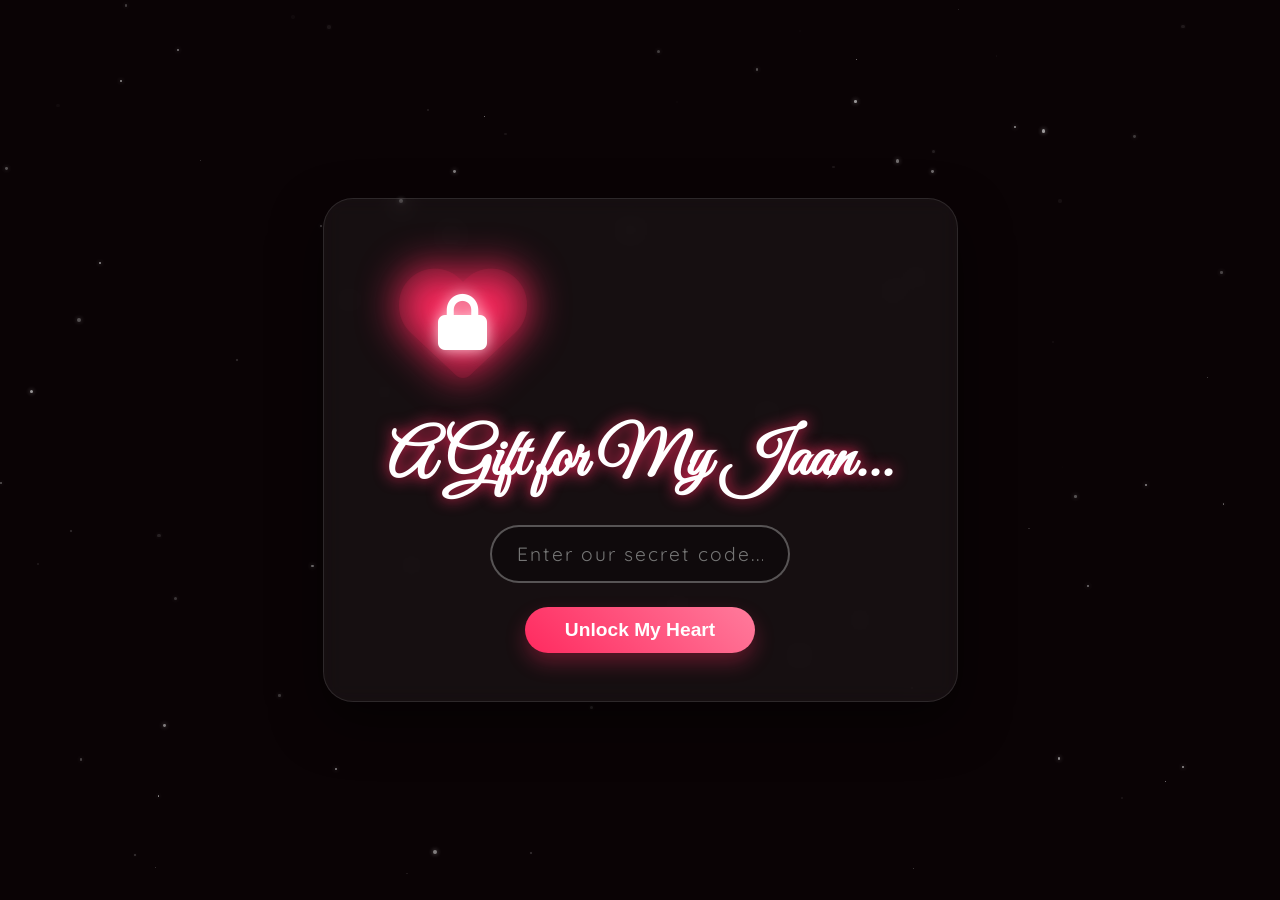
==== index1.html @ e0bdb98f "Add files via upload" ====
<!DOCTYPE html>
<html lang="en">
<head>
<meta charset="UTF-8">
<meta name="viewport" content="width=device-width, initial-scale=1.0">
<title>For Jaan 😇, My Love, My Wifey..</title>
<link href="https://fonts.googleapis.com/css2?family=Cormorant+Garamond:ital,wght@0,300;0,400;0,500;1,400;1,600&family=Great+Vibes&family=Quicksand:wght@300;400;500;600&display=swap" rel="stylesheet">
<link href="https://unpkg.com/aos@2.3.1/dist/aos.css" rel="stylesheet">
<link rel="stylesheet" href="https://cdnjs.cloudflare.com/ajax/libs/font-awesome/6.4.0/css/all.min.css">

<style>
  :root {
    --blush: #f8c2d1;
    --cream: #fffcf9;
    --soft-brown: #b57a60;
    --beige: #fef6f0;
    --peach: #ffdab9;
    --rose-gold: #e8a598;
    --text-dark: #4a332d;
    --text-light: #8c6b61;
    --primary-red: #d63031;
    --gold: #d4af37;
    --neon-pink: #ff2a5f;
    
    --glass-bg: rgba(255, 255, 255, 0.4);
    --glass-blur: blur(20px);
    --glass-border: rgba(255, 255, 255, 0.6);
    --glass-shadow: 0 10px 40px rgba(255, 182, 193, 0.4);
  }

  * { margin: 0; padding: 0; box-sizing: border-box; }

  /* Night sky background for login */
  body {
    background: #0a0305;
    background-image: radial-gradient(circle at center, #2c0e1a 0%, #0a0305 100%);
    color: #fff;
    font-family: 'Quicksand', sans-serif;
    overflow-x: hidden;
    scroll-behavior: smooth;
    transition: background 2.5s ease;
  }

  /* Bright romantic background after login */
  body.unboxed {
    background: linear-gradient(-45deg, #fff5f7, #ffe4eb, #fef6f0, #f8c2d1);
    background-size: 400% 400%;
    animation: gradientBG 15s ease infinite;
    color: var(--text-dark);
  }

  @keyframes gradientBG {
    0% { background-position: 0% 50%; }
    50% { background-position: 100% 50%; }
    100% { background-position: 0% 50%; }
  }

  ::-webkit-scrollbar { width: 8px; }
  ::-webkit-scrollbar-track { background: rgba(255,255,255,0.2); }
  ::-webkit-scrollbar-thumb { background: var(--rose-gold); border-radius: 10px; }

  /* =========================================
     LOGIN SCREEN (GLOWING LOCK)
  ========================================= */
  #auth-overlay {
    position: fixed;
    inset: 0;
    z-index: 99999;
    display: flex;
    flex-direction: column;
    justify-content: center;
    align-items: center;
    transition: all 1.5s ease;
  }

  .stars-bg {
    position: absolute;
    inset: 0;
    z-index: -1;
    background: transparent;
    opacity: 0.6;
  }

  .heart-lock-container {
    position: relative;
    width: 150px;
    height: 150px;
    display: flex;
    justify-content: center;
    align-items: center;
    margin-bottom: 1.5rem;
    animation: floatLock 4s ease-in-out infinite;
  }

  @keyframes floatLock {
    0%, 100% { transform: translateY(0); }
    50% { transform: translateY(-15px); }
  }

  .glowing-heart {
    font-size: 8rem;
    color: rgba(255, 42, 95, 0.15);
    position: absolute;
    text-shadow: 0 0 40px var(--neon-pink);
    animation: pulseHeart 2s infinite;
  }

  @keyframes pulseHeart {
    0%, 100% { transform: scale(1); opacity: 0.8; }
    50% { transform: scale(1.1); opacity: 1; text-shadow: 0 0 60px var(--neon-pink); }
  }

  .the-lock {
    font-size: 3.5rem;
    color: #fff;
    z-index: 2;
    text-shadow: 0 0 15px rgba(255,255,255,0.8);
    transition: all 0.5s ease;
  }

  .pass-container {
    text-align: center;
    z-index: 2;
    background: rgba(255, 255, 255, 0.05);
    backdrop-filter: blur(10px);
    -webkit-backdrop-filter: blur(10px);
    padding: 3rem 4rem;
    border-radius: 30px;
    border: 1px solid rgba(255, 255, 255, 0.1);
    box-shadow: 0 20px 50px rgba(0,0,0,0.5);
    transition: transform 0.5s, opacity 0.5s;
  }

  .pass-container h1 {
    font-family: 'Great Vibes', cursive;
    font-size: 4rem;
    color: #fff;
    margin-bottom: 1.5rem;
    text-shadow: 0 0 15px var(--neon-pink);
  }

  .pass-container input {
    background: rgba(0, 0, 0, 0.3);
    border: 2px solid rgba(255,255,255,0.3);
    color: white;
    font-size: 1.2rem;
    padding: 15px 25px;
    border-radius: 50px;
    text-align: center;
    outline: none;
    font-family: 'Quicksand', sans-serif;
    width: 300px;
    margin-bottom: 1.5rem;
    transition: 0.3s;
    letter-spacing: 2px;
  }

  .pass-container input:focus {
    border-color: var(--neon-pink);
    box-shadow: 0 0 15px rgba(255, 42, 95, 0.4);
  }

  .pass-container button {
    background: linear-gradient(45deg, #ff2a5f, #ff7b9c);
    color: #fff;
    border: none;
    padding: 12px 40px;
    border-radius: 50px;
    font-size: 1.2rem;
    font-weight: bold;
    cursor: pointer;
    transition: 0.3s;
    box-shadow: 0 10px 20px rgba(255, 42, 95, 0.3);
  }

  .pass-container button:hover {
    transform: scale(1.05);
    box-shadow: 0 15px 25px rgba(255, 42, 95, 0.5);
  }

  .shake-anim {
    animation: shakeBox 0.5s ease;
  }

  @keyframes shakeBox {
    0%, 100% { transform: translateX(0); }
    25% { transform: translateX(-10px); }
    75% { transform: translateX(10px); }
  }

  /* =========================================
     MAIN CONTENT
  ========================================= */
  #heart-canvas { position: fixed; inset: 0; z-index: 0; pointer-events: none; }
  
  main { display: none; position: relative; z-index: 5; opacity: 0; transition: opacity 2s ease; }
  .unboxed main { display: block; opacity: 1; }
  
  section { padding: 8rem 2rem; position: relative; max-width: 1200px; margin: 0 auto; }
  
  .section-title {
    font-family: 'Great Vibes', cursive; font-size: 5.5rem; color: var(--primary-red);
    text-align: center; margin-bottom: 1rem; text-shadow: 0 5px 15px rgba(255, 182, 193, 0.8);
  }
  .section-subtitle {
    text-align: center; font-family: 'Cormorant Garamond', serif; color: var(--text-dark);
    font-size: 1.5rem; font-style: italic; margin-bottom: 4rem; font-weight: 600;
  }

  #hero { height: 100vh; display: flex; flex-direction: column; align-items: center; justify-content: center; text-align: center; }
  .hero-img-container { position: relative; margin-bottom: 2.5rem; }
  .hero-img-container::after {
    content: ''; position: absolute; inset: -20px; border-radius: 50%;
    border: 3px dashed var(--rose-gold); animation: spin 15s linear infinite;
  }
  .hero-img { 
    width: 250px; height: 250px; border-radius: 50%; object-fit: cover; 
    border: 8px solid #fff; box-shadow: 0 20px 50px rgba(255, 42, 95, 0.3); 
    animation: floatHero 6s ease-in-out infinite; position: relative; z-index: 2;
  }
  @keyframes floatHero { 0%, 100% { transform: translateY(0); } 50% { transform: translateY(-20px); } }
  @keyframes spin { 100% { transform: rotate(360deg); } }
  
  .hero-title { font-family: 'Great Vibes', cursive; font-size: clamp(4.5rem, 10vw, 8rem); color: var(--primary-red); text-shadow: 0 5px 15px rgba(255, 255, 255, 1); }
  .hero-subtitle { letter-spacing: 8px; color: var(--text-dark); font-weight: 600; text-transform: uppercase; margin-top: 20px; font-size: 1rem; background: rgba(255,255,255,0.6); padding: 10px 30px; border-radius: 50px; backdrop-filter: blur(5px); }

  .glass-card {
    background: var(--glass-bg); backdrop-filter: var(--glass-blur); -webkit-backdrop-filter: var(--glass-blur);
    border: 1px solid var(--glass-border); border-radius: 40px; padding: 6rem 4rem;
    box-shadow: var(--glass-shadow); color: var(--text-dark); transition: 0.5s;
  }
  .glass-card:hover { transform: translateY(-10px); }

  .gallery-grid { display: columns; column-count: 3; column-gap: 3rem; max-width: 1200px; margin: 0 auto; padding: 2rem 0; }
  @media (max-width: 900px) { .gallery-grid { column-count: 2; } }
  @media (max-width: 600px) { .gallery-grid { column-count: 1; } }
  .gallery-item {
    margin-bottom: 3.5rem; break-inside: avoid; background: #fff; padding: 15px 15px 30px 15px; 
    border-radius: 10px; box-shadow: 0 20px 40px rgba(0,0,0,0.1); transition: 0.5s; cursor: pointer; position: relative;
  }
  .gallery-item::before {
    content: ''; position: absolute; top: -10px; left: 50%; transform: translateX(-50%) rotate(-2deg);
    width: 60px; height: 20px; background: rgba(255,255,255,0.8); box-shadow: 0 1px 3px rgba(0,0,0,0.1); z-index: 2;
  }
  .gallery-item:nth-child(odd) { transform: rotate(-3deg); }
  .gallery-item:nth-child(even) { transform: rotate(2deg); }
  .gallery-item:nth-child(3n) { transform: rotate(-1deg); }
  .gallery-item:hover { transform: rotate(0deg) scale(1.05) translateY(-10px); box-shadow: 0 30px 60px rgba(255, 42, 95, 0.3); z-index: 10; }
  .gallery-item img { width: 100%; border-radius: 5px; filter: brightness(0.95); transition: 0.5s; }
  .gallery-item:hover img { filter: brightness(1.05); }
  .polaroid-caption { font-family: 'Great Vibes', cursive; font-size: 2.2rem; text-align: center; padding-top: 20px; color: var(--primary-red); }

  .timeline { max-width: 900px; margin: 0 auto; position: relative; }
  .timeline::before { content: ''; position: absolute; left: 50%; width: 4px; height: 100%; background: linear-gradient(to bottom, transparent, var(--neon-pink), transparent); transform: translateX(-50%); border-radius: 50px; }
  .timeline-item { width: 100%; margin-bottom: 7rem; position: relative; display: flex; justify-content: space-between; align-items: center; }
  .timeline-item:nth-child(even) { flex-direction: row-reverse; }
  .timeline-content {
    width: 43%; background: var(--glass-bg); backdrop-filter: blur(20px); -webkit-backdrop-filter: blur(20px);
    padding: 2.5rem; border-radius: 30px; border: 2px solid rgba(255,255,255,0.7); box-shadow: var(--glass-shadow); transition: 0.5s; color: var(--text-dark);
  }
  .timeline-content:hover { transform: translateY(-10px); box-shadow: 0 25px 50px rgba(255, 42, 95, 0.2); }
  .timeline-content img { width: 100%; border-radius: 20px; margin-bottom: 1.5rem; box-shadow: 0 15px 30px rgba(0,0,0,0.1); }
  .timeline-dot { 
    position: absolute; left: 50%; transform: translateX(-50%); width: 30px; height: 30px; background: var(--neon-pink); 
    border: 6px solid #fff; border-radius: 50%; z-index: 2; box-shadow: 0 0 20px var(--neon-pink);
  }

  .notes-container { display: flex; flex-wrap: wrap; justify-content: center; gap: 3.5rem; }
  .note-card {
    background: linear-gradient(135deg, rgba(255,255,255,0.9), rgba(255,255,255,0.6)); backdrop-filter: blur(20px);
    border: 2px solid #fff; border-radius: 30px; padding: 4rem 3rem; width: 340px; text-align: center;
    box-shadow: 0 15px 35px rgba(0,0,0,0.1); cursor: pointer; transition: 0.5s; overflow: hidden;
  }
  .note-card:hover { transform: translateY(-15px); box-shadow: 0 30px 60px rgba(255, 42, 95, 0.2); }
  .note-icon { font-size: 4rem; color: var(--primary-red); margin-bottom: 1.5rem; transition: 0.5s;}
  .note-card:hover .note-icon { transform: scale(1.2); }
  .note-hint { font-size: 1.2rem; letter-spacing: 4px; text-transform: uppercase; color: var(--text-dark); font-weight: bold; }
  .note-text { font-family: 'Cormorant Garamond', serif; font-size: 1.6rem; font-style: italic; line-height: 1.6; display: none; color: var(--text-dark); font-weight: bold; }
  .note-card.active .note-text { display: block; animation: smoothFade 0.8s ease; }
  .note-card.active .note-hint, .note-card.active .note-icon { display: none; }
  @keyframes smoothFade { from { opacity: 0; transform: translateY(10px); } to { opacity: 1; transform: translateY(0); } }

  #final { text-align: center; padding: 10rem 2rem; }
  .final-images { display: flex; justify-content: center; align-items: center; gap: -40px; margin-bottom: 4rem; }
  .final-images img { 
    width: 160px; height: 160px; border-radius: 50%; object-fit: cover; border: 8px solid #fff; 
    box-shadow: 0 20px 40px rgba(255, 42, 95, 0.3); margin: 0 -20px; transition: 0.5s;
  }
  .final-images img:nth-child(2) { z-index: 2; width: 220px; height: 220px; transform: translateY(-20px); border-color: var(--neon-pink); }
  .final-images:hover img:nth-child(1) { transform: translateX(-30px) rotate(-10deg); }
  .final-images:hover img:nth-child(3) { transform: translateX(30px) rotate(10deg); }

  .music-player {
    position: fixed; bottom: 40px; right: 40px; background: rgba(255,255,255,0.9); backdrop-filter: blur(20px);
    border: 2px solid #fff; padding: 12px 25px 12px 12px; border-radius: 50px; display: flex; align-items: center; gap: 15px;
    z-index: 10000; box-shadow: 0 15px 35px rgba(255, 42, 95, 0.2); display: none; transition: 0.3s;
  }
  .music-btn {
    background: linear-gradient(135deg, var(--primary-red), var(--neon-pink)); color: #fff; border: none; width: 50px; height: 50px;
    border-radius: 50%; cursor: pointer; font-size: 1.4rem; box-shadow: 0 5px 15px rgba(255, 42, 95, 0.4);
  }
  .music-info p { font-size: 1rem; font-weight: bold; margin: 0; color: var(--text-dark); }
  .music-info span { font-size: 0.8rem; color: var(--primary-red); }
</style>
</head>
<body>

<div id="auth-overlay">
  <div class="stars-bg" id="starsBg"></div>

  <div class="pass-container" id="passUI">
    <div class="heart-lock-container">
      <i class="fas fa-heart glowing-heart"></i>
      <i class="fas fa-lock the-lock" id="lockIcon"></i>
    </div>
    <h1>A Gift for My Jaan...</h1>
    <input type="password" id="passInput" placeholder="Enter our secret code...">
    <br>
    <button onclick="unbox()">Unlock My Heart</button>
  </div>
</div>

<canvas id="heart-canvas"></canvas>

<div class="music-player" id="musicPlayer">
  <button class="music-btn" id="playBtn" onclick="togglePlay()">
    <i class="fas fa-play" style="margin-left: 3px;"></i>
  </button>
  <div class="music-info">
    <p>Our Song</p>
    <span>Playing softly...</span>
  </div>
  <audio id="bgMusic" loop>
    <source src="music.mp3" type="audio/mpeg">
  </audio>
</div>

<main id="mainContent">
  
  <section id="hero">
    <div class="hero-img-container" data-aos="zoom-in" data-aos-duration="2000">
        <img src="4.jpg" alt="Us" class="hero-img">
    </div>
    <h1 class="hero-title" data-aos="fade-up" data-aos-delay="400">My cute little Jaan😇...</h1>
    <p class="hero-subtitle" data-aos="fade-up" data-aos-delay="600">You are my today tomorrow and my Forever...</p>
  </section>

  <section id="letter">
    <div class="glass-card" style="max-width: 900px; margin: 0 auto;" data-aos="fade-up" data-aos-duration="1500">
        <h2 style="font-family: 'Great Vibes'; font-size: 4.5rem; color: var(--primary-red); margin-bottom: 2.5rem; text-align: center;">My Wifey Jaan 😇 ,</h2>
        <div style="font-family: 'Cormorant Garamond'; font-size: 1.7rem; line-height: 1.9; text-align: justify;">
            <p style="margin-bottom: 1.5rem;">Hey love,</p>
            <p style="margin-bottom: 1.5rem;">I’ve been thinking a lot about us, and I really want to say this properly because you deserve honesty, clarity, and reassurance from me.</p>
            <p style="margin-bottom: 1.5rem;">We met as complete strangers, never knowing that one day we would become such an important part of each other’s lives. What started as something unknown slowly turned into one of the most beautiful connections in my life. Now, even a single day without talking to you feels empty, and sometimes it honestly feels like suffocation when we are distant emotionally or when we fight. That’s how deeply attached I am to you.</p>
            <p style="margin-bottom: 1.5rem;">I know I have hurt you many times with my words, my anger, my overthinking, and my negative thoughts. I know there are moments where I react badly, misunderstand things, or make you feel upset when all you ever wanted was love and peace from me. I want you to know that I truly understand my mistakes, and I’m not trying to justify them. What I did was wrong, and I’m genuinely sorry for every moment where my behavior made you cry, overthink, or feel emotionally tired.</p>
            <p style="margin-bottom: 1.5rem;">The truth is, I love you more than I’m sometimes able to express properly. My intentions with you have always been pure and serious. I don’t talk to you just for time pass or temporary happiness. I see you as someone I want in my future, someone I want to build a peaceful and happy life with. No matter how many misunderstandings happen between us, my feelings for you have never been fake.</p>
            <p style="margin-bottom: 1.5rem;">Sometimes I become angry very quickly, and honestly, I don’t even fully understand why I react that way. Maybe it’s my fear of losing you, my overthinking, my insecurities, or my habit of thinking negatively before understanding the situation calmly. But I know none of that gives me the right to hurt you. You deserve patience, understanding, reassurance, and love — not pain from the person who claims to love you the most.</p>
            <p style="margin-bottom: 1.5rem;">Being in a long-distance relationship is already difficult. We don’t have the comfort of meeting each other whenever we want, holding hands during arguments, or seeing each other’s expressions when emotions get intense. Because of distance, even small misunderstandings become bigger than they actually are. Sometimes my overthinking becomes stronger because I miss you so much and because I’m emotionally attached to you in every part of my day. But instead of explaining my feelings calmly, I end up hurting you with my tone or words, and I hate that about myself.</p>
            <p style="margin-bottom: 1.5rem;">Please believe me when I say this — I never intentionally want to hurt you. If I ever raise my voice, become cold, or react badly, it is never because my love for you is less. In fact, you mean so much to me that my emotions become uncontrollable sometimes. I know love is not just about feelings; it is also about behavior, patience, and emotional maturity. I’m trying to become better because I don’t want my negativity to destroy something so precious to me.</p>
            <p style="margin-bottom: 1.5rem;">You have brought happiness, comfort, care, and meaning into my life in ways you probably don’t even realize. You stayed with me through my worst moods, my overthinking, my anger, and my flaws. Not everyone has a heart patient enough to do that. I appreciate you more than words can explain.</p>
            <p style="margin-bottom: 1.5rem;">I just want one chance to improve myself and love you in a healthier way. I want us to fight less, understand each other more, communicate better, and grow stronger together despite the distance. I want our relationship to feel safe, peaceful, and full of trust.</p>
            <p style="margin-bottom: 1.5rem;">No relationship is perfect, especially long-distance relationships, but my love for you is real. I’m sorry for every tear and every hurt caused by my actions. I promise I will work on my anger, my negativity, and my reactions because losing you is the last thing I would ever want.</p>
            <p style="margin-bottom: 1.5rem;">I love you deeply, truly, and honestly. And no matter how many mistakes I make, one thing will always remain true — my heart has chosen you completely..</p>
            <p style="margin-bottom: 1.5rem;">And honestly, no matter how angry, frustrated, or lost I get sometimes, one thing never changes my heart still runs back to you like you’re its favorite place, because life feels incomplete without my pretty girl in it.❤️</p>
            <p style="font-family: 'Great Vibes'; font-size: 4rem; color: var(--primary-red); margin-top: 4rem; text-align: right;">Endlessly only Yours Jaan😇</p>
        </div>
    </div>
  </section>

  <section id="gallery">
    <h2 class="section-title" data-aos="zoom-in-up">Memories Of Ours..</h2>
    <p class="section-subtitle" data-aos="fade-up" data-aos-delay="200"> 2 Bodies 1 Soul</p>
    
    <div class="gallery-grid">
      <div class="gallery-item" data-aos="fade-up" data-aos-delay="100">
        <img src="3.jpg" alt="Memory 1">
        <div class="polaroid-caption">Happy talks</div>
      </div>
      <div class="gallery-item" data-aos="fade-up" data-aos-delay="300">
        <img src="4.jpg" alt="Memory 2">
        <div class="polaroid-caption">Life Together</div>
      </div>
      <div class="gallery-item" data-aos="fade-up" data-aos-delay="500">
        <img src="5.jpg" alt="Memory 3">
        <div class="polaroid-caption">Little moments</div>
      </div>
      <div class="gallery-item" data-aos="fade-up" data-aos-delay="200">
        <img src="6.jpg" alt="Memory 4">
        <div class="polaroid-caption">Just us</div>
      </div>
      <div class="gallery-item" data-aos="fade-up" data-aos-delay="400">
        <img src="7.jpg" alt="Memory 5">
        <div class="polaroid-caption"> Future Imagination</div>
      </div>
    </div>
  </section>

  <section id="timeline">
    <h2 class="section-title" data-aos="zoom-in-up">Our Journey</h2>
    <p class="section-subtitle" data-aos="fade-up" data-aos-delay="200">Every step led me to you</p>

    <div class="timeline">
      <div class="timeline-item" data-aos="fade-right" data-aos-duration="1200">
        <div class="timeline-dot"></div>
        <div class="timeline-content">
          <img src="8.webp" alt="First Meet">
          <h3 style="font-family: 'Great Vibes'; font-size: 3rem; color: var(--primary-red); margin-bottom: 15px;">How We First Met</h3>
          <p style="font-family: 'Cormorant Garamond'; font-size: 1.4rem; font-style: italic;">We met as complete strangers on Instagram without knowing that one day we would become such an important part of each other’s lives. It started with simple conversations, random replies, and small talks, but slowly those conversations became longer and more meaningful. What was once just two unknown people talking online slowly turned into a beautiful connection that neither of us expected. </p>
        </div>
      </div>
      <div class="timeline-item" data-aos="fade-left" data-aos-duration="1200">
        <div class="timeline-dot"></div>
        <div class="timeline-content">
          <img src="9.jpg" alt="Flowers">
          <h3 style="font-family: 'Great Vibes'; font-size: 3rem; color: var(--primary-red); margin-bottom: 15px;">From Friends to Something More</h3>
          <p style="font-family: 'Cormorant Garamond'; font-size: 1.4rem; font-style: italic; margin-bottom: 1rem;">As days passed, we started sharing everything with each other like best friends. We talked for hours about random things, our feelings, our daily lives, our happiness, and even our problems. You became a part of my routine without me even realizing it. Every notification from you made my day better, and every conversation with you brought me peace.</p>
          <p style="font-family: 'Cormorant Garamond'; font-size: 1.4rem; font-style: italic;">But then, when I saw you talking with other people, I started feeling jealous. That jealousy made me realize something important — you were no longer just a friend to me. I had already become emotionally attached to you, and the thought of losing your attention or importance in your life hurt me more than I expected. That’s when I understood my feelings were real.</p>
        </div>
      </div>
      <div class="timeline-item" data-aos="fade-right" data-aos-duration="1200">
        <div class="timeline-dot"></div>
        <div class="timeline-content">
          <img src="10.jpg" alt="Cozy">
          <h3 style="font-family: 'Great Vibes'; font-size: 3rem; color: var(--primary-red); margin-bottom: 15px;">The Day I Proposed You</h3>
          <p style="font-family: 'Cormorant Garamond'; font-size: 1.4rem; font-style: italic; margin-bottom: 1rem;">Because of those feelings, I finally gathered the courage to tell you what was in my heart. I proposed to you, not just because I liked you, but because I genuinely wanted you in my life in a special way. And when you accepted my proposal, it became one of the happiest moments of my life.</p>
          <p style="font-family: 'Cormorant Garamond'; font-size: 1.4rem; font-style: italic;">From that day, our relationship started growing stronger. We created countless memories together, shared laughter, emotional moments, late-night talks, care, love, and support. Even though we were in a long-distance relationship, our bond became deeper day by day.</p>
        </div>
      </div>
      <div class="timeline-item" data-aos="fade-left" data-aos-duration="1200">
        <div class="timeline-dot"></div>
        <div class="timeline-content">
          <img src="11.jpg" alt="Future">
          <h3 style="font-family: 'Great Vibes'; font-size: 3rem; color: var(--primary-red); margin-bottom: 15px;">Our Journey Together</h3>
          <p style="font-family: 'Cormorant Garamond'; font-size: 1.4rem; font-style: italic; margin-bottom: 1rem;">Our relationship was never perfect, but it was always real. We experienced happiness, sadness, misunderstandings, fights, tears, anger, and emotional moments — just like every true relationship does. Sometimes we hurt each other unintentionally, sometimes we overthought, and sometimes distance made things harder for us.</p>
          <p style="font-family: 'Cormorant Garamond'; font-size: 1.4rem; font-style: italic; margin-bottom: 1rem;">But despite everything, one thing always remained the same — we never gave up on each other. No matter how many fights we had or how difficult situations became, deep inside we both knew that our love was stronger than our problems. We always found our way back to each other because what we have is not temporary.</p>
          <p style="font-family: 'Cormorant Garamond'; font-size: 1.4rem; font-style: italic;">Our story started with two strangers on Instagram, but today it feels like destiny brought us together for a reason. And no matter how hard life gets, I know one thing for sure — I never want to lose you, because you have become one of the most precious parts of my life. ❤️</p>
        </div>
      </div>
    </div>
  </section>

  <section id="notes">
    <h2 class="section-title" data-aos="zoom-in-up">Secret Love Notes</h2>
    <p class="section-subtitle" data-aos="fade-up" data-aos-delay="200">Tap to reveal my heart</p>

    <div class="notes-container">
      <div class="note-card" onclick="this.classList.toggle('active')" data-aos="zoom-in-up" data-aos-delay="100">
        <i class="fas fa-heart note-icon"></i>
        <p class="note-hint">Note #1</p>
        <p class="note-text">If peace ever had a face, I think it would look a little like you smiling during our late-night conversations.</p>
      </div>
      <div class="note-card" onclick="this.classList.toggle('active')" data-aos="zoom-in-up" data-aos-delay="300">
        <i class="fas fa-star note-icon"></i>
        <p class="note-hint">Note #2</p>
        <p class="note-text">The distance between us feels cruel sometimes, yet even oceans cannot teach my heart how to stay away from you.</p>
      </div>
      <div class="note-card" onclick="this.classList.toggle('active')" data-aos="zoom-in-up" data-aos-delay="500">
        <i class="fas fa-moon note-icon"></i>
        <p class="note-hint">Note #3</p>
        <p class="note-text">Every time you smile, it feels like flowers are learning how to bloom for the very first time</p>
      </div>
    </div>
  </section>

  <section id="final">
    <div class="final-images" data-aos="fade-up" data-aos-duration="1500">
      <img src="12.jpg" alt="Us">
      <img src="7.jpg" alt="Us">
      <img src="14.jpg" alt="Us">
    </div>
    <h1 style="font-family: 'Great Vibes'; font-size: clamp(5rem, 12vw, 8rem); color: var(--primary-red); text-shadow: 0 10px 30px rgba(255, 182, 193, 0.8);" data-aos="zoom-in">I Love You Jaan😇</h1>
    <div style="letter-spacing: 4px; opacity: 0.9; margin-top: 3rem; text-transform: uppercase; font-size: 1.05rem; font-weight: 700; line-height: 2; background: rgba(255,255,255,0.7); padding: 3rem; border-radius: 20px; backdrop-filter: blur(15px); box-shadow: 0 10px 30px rgba(0,0,0,0.05);" data-aos="fade-up" data-aos-delay="300">
      <p style="margin-bottom: 1.5rem;">You came into my life unexpectedly, but now I cannot imagine my future without you in it. From strangers on Instagram to becoming each other’s safe place, we have already crossed so many emotions together — love, distance, fights, tears, laughter, and countless memories. And through every phase, one thing always stayed constant: my heart kept choosing you.</p>
      <p>I don’t want this love to remain just a beautiful chapter; I want it to become my whole story. I want to wake up beside you one day, grow old with you, protect your heart, and build a life where no distance can separate us anymore. So today, with all the love I carry for you, I just want to ask… will you be my forever, my home, and the woman I spend my entire life loving? ❤️</p>
    </div>
  </section>

</main>

<script src="https://unpkg.com/aos@2.3.1/dist/aos.js"></script>
<script>
// Make absolutely sure the page is loaded before running scripts
document.addEventListener("DOMContentLoaded", function() {

  // --- DRAW STARS BACKGROUND ---
  const starsContainer = document.getElementById('starsBg');
  if (starsContainer) {
    let starsHTML = '';
    for(let i=0; i<100; i++) {
      const x = Math.random() * 100;
      const y = Math.random() * 100;
      const size = Math.random() * 3 + 1;
      starsHTML += `<div style="position:absolute; left:${x}%; top:${y}%; width:${size}px; height:${size}px; background:#fff; border-radius:50%; box-shadow:0 0 5px #fff; opacity: ${Math.random()};"></div>`;
    }
    starsContainer.innerHTML = starsHTML;
  }

  // --- FLOATING HEARTS ANIMATION (SAFE VERSION) ---
  const canvas = document.getElementById('heart-canvas');
  if (canvas) {
    const ctx = canvas.getContext('2d');
    let hearts = [];

    function resize() { canvas.width = window.innerWidth; canvas.height = window.innerHeight; }
    window.addEventListener('resize', resize); resize();

    function createHearts() {
      for (let i = 0; i < 30; i++) {
        hearts.push({
          x: Math.random() * canvas.width,
          y: Math.random() * canvas.height + canvas.height,
          size: Math.random() * 15 + 10,
          speed: Math.random() * 2 + 1,
          opacity: Math.random() * 0.5 + 0.1,
          color: Math.random() > 0.5 ? '#ff2a5f' : '#ffb6c1'
        });
      }
    }
    createHearts();

    function drawHearts() {
      ctx.clearRect(0, 0, canvas.width, canvas.height);
      if (document.body.classList.contains('unboxed')) {
        for (let i = 0; i < hearts.length; i++) {
          let h = hearts[i];
          h.y -= h.speed;
          if (h.y < -50) h.y = canvas.height + 50;

          ctx.globalAlpha = h.opacity;
          ctx.fillStyle = h.color;
          ctx.font = h.size + "px Arial";
          ctx.fillText("❤", h.x, h.y);
        }
      }
      requestAnimationFrame(drawHearts);
    }
    drawHearts();
  }
});

// --- UNLOCK FUNCTION ---
window.unbox = function() {
  const pass = document.getElementById('passInput').value;
  const ui = document.getElementById('passUI');
  const lock = document.getElementById('lockIcon');

  if(pass === "Jaan@2003") {
    // Unlock animation
    if(lock) {
      lock.classList.remove('fa-lock');
      lock.classList.add('fa-lock-open');
      lock.style.color = 'var(--neon-pink)';
    }

    ui.style.transform = "scale(1.1)";
    ui.style.opacity = "0";
    
    setTimeout(() => {
      document.getElementById('auth-overlay').style.opacity = "0";
      document.body.classList.add('unboxed');
      document.getElementById('musicPlayer').style.display = 'flex';
      
      togglePlay();
      
      setTimeout(() => {
        document.getElementById('auth-overlay').style.display = "none";
        // Initialize Scroll Animations safely
        if(typeof AOS !== 'undefined') {
          AOS.init({ once: true, offset: 100, duration: 1000 });
        }
      }, 1500);
    }, 800);
  } else {
    // Shake effect on wrong password
    ui.classList.remove('shake-anim');
    void ui.offsetWidth; // trigger refresh safely
    ui.classList.add('shake-anim');
  }
}

// --- MUSIC TOGGLE ---
let isPlaying = false;
window.togglePlay = function() {
  const audio = document.getElementById('bgMusic');
  const icon = document.querySelector('#playBtn i');
  
  if(!audio || !icon) return;

  if (isPlaying) {
    audio.pause();
    icon.classList.remove('fa-pause');
    icon.classList.add('fa-play');
  } else {
    audio.play().catch(e => console.log("Audio play blocked by browser"));
    icon.classList.remove('fa-play');
    icon.classList.add('fa-pause');
  }
  isPlaying = !isPlaying;
}

// --- CURSOR SPARKLES ---
document.addEventListener('mousemove', function(e) {
  if(!document.body.classList.contains('unboxed')) return; 
  if(Math.random() > 0.8) return; 
  
  const sparkle = document.createElement('div');
  sparkle.innerHTML = '❤';
  sparkle.style.position = 'fixed';
  sparkle.style.left = e.pageX + 'px';
  sparkle.style.top = e.pageY + 'px';
  sparkle.style.color = Math.random() > 0.5 ? '#ff2a5f' : '#ffffff';
  sparkle.style.fontSize = (Math.random() * 10 + 10) + 'px';
  sparkle.style.pointerEvents = 'none';
  sparkle.style.zIndex = '999999';
  sparkle.style.textShadow = '0 0 10px rgba(255,255,255,0.8)';
  sparkle.style.transition = 'all 1s ease';
  
  document.body.appendChild(sparkle);
  
  setTimeout(() => {
    sparkle.style.transform = 'translateY(-20px) scale(1.5)';
    sparkle.style.opacity = '0';
  }, 10);
  
  setTimeout(() => { sparkle.remove(); }, 1000);
});
</script>
</body>
</html>
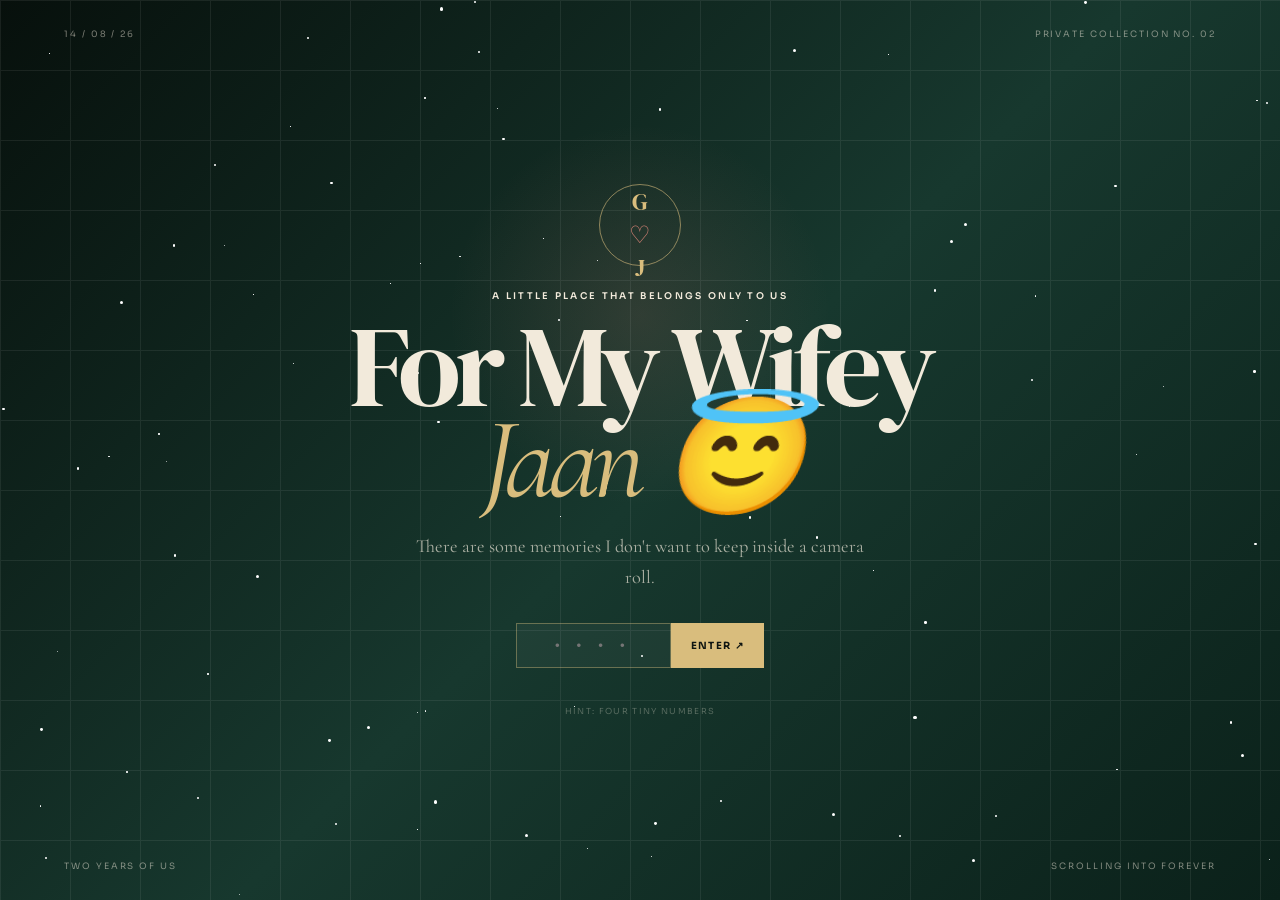
==== commit 77152679: "Rename index.html to index1.html" ====
--- a/index1.html
+++ b/index1.html
@@ -1,629 +1,567 @@
-<!DOCTYPE html>
-<html lang="en">
-<head>
-<meta charset="UTF-8">
-<meta name="viewport" content="width=device-width, initial-scale=1.0">
-<title>For Jaan 😇, My Love, My Wifey..</title>
-<link href="https://fonts.googleapis.com/css2?family=Cormorant+Garamond:ital,wght@0,300;0,400;0,500;1,400;1,600&family=Great+Vibes&family=Quicksand:wght@300;400;500;600&display=swap" rel="stylesheet">
-<link href="https://unpkg.com/aos@2.3.1/dist/aos.css" rel="stylesheet">
-<link rel="stylesheet" href="https://cdnjs.cloudflare.com/ajax/libs/font-awesome/6.4.0/css/all.min.css">
-
-<style>
-  :root {
-    --blush: #f8c2d1;
-    --cream: #fffcf9;
-    --soft-brown: #b57a60;
-    --beige: #fef6f0;
-    --peach: #ffdab9;
-    --rose-gold: #e8a598;
-    --text-dark: #4a332d;
-    --text-light: #8c6b61;
-    --primary-red: #d63031;
-    --gold: #d4af37;
-    --neon-pink: #ff2a5f;
-    
-    --glass-bg: rgba(255, 255, 255, 0.4);
-    --glass-blur: blur(20px);
-    --glass-border: rgba(255, 255, 255, 0.6);
-    --glass-shadow: 0 10px 40px rgba(255, 182, 193, 0.4);
-  }
-
-  * { margin: 0; padding: 0; box-sizing: border-box; }
-
-  /* Night sky background for login */
-  body {
-    background: #0a0305;
-    background-image: radial-gradient(circle at center, #2c0e1a 0%, #0a0305 100%);
-    color: #fff;
-    font-family: 'Quicksand', sans-serif;
-    overflow-x: hidden;
-    scroll-behavior: smooth;
-    transition: background 2.5s ease;
-  }
-
-  /* Bright romantic background after login */
-  body.unboxed {
-    background: linear-gradient(-45deg, #fff5f7, #ffe4eb, #fef6f0, #f8c2d1);
-    background-size: 400% 400%;
-    animation: gradientBG 15s ease infinite;
-    color: var(--text-dark);
-  }
-
-  @keyframes gradientBG {
-    0% { background-position: 0% 50%; }
-    50% { background-position: 100% 50%; }
-    100% { background-position: 0% 50%; }
-  }
-
-  ::-webkit-scrollbar { width: 8px; }
-  ::-webkit-scrollbar-track { background: rgba(255,255,255,0.2); }
-  ::-webkit-scrollbar-thumb { background: var(--rose-gold); border-radius: 10px; }
-
-  /* =========================================
-     LOGIN SCREEN (GLOWING LOCK)
-  ========================================= */
-  #auth-overlay {
-    position: fixed;
-    inset: 0;
-    z-index: 99999;
-    display: flex;
-    flex-direction: column;
-    justify-content: center;
-    align-items: center;
-    transition: all 1.5s ease;
-  }
-
-  .stars-bg {
-    position: absolute;
-    inset: 0;
-    z-index: -1;
-    background: transparent;
-    opacity: 0.6;
-  }
-
-  .heart-lock-container {
-    position: relative;
-    width: 150px;
-    height: 150px;
-    display: flex;
-    justify-content: center;
-    align-items: center;
-    margin-bottom: 1.5rem;
-    animation: floatLock 4s ease-in-out infinite;
-  }
-
-  @keyframes floatLock {
-    0%, 100% { transform: translateY(0); }
-    50% { transform: translateY(-15px); }
-  }
-
-  .glowing-heart {
-    font-size: 8rem;
-    color: rgba(255, 42, 95, 0.15);
-    position: absolute;
-    text-shadow: 0 0 40px var(--neon-pink);
-    animation: pulseHeart 2s infinite;
-  }
-
-  @keyframes pulseHeart {
-    0%, 100% { transform: scale(1); opacity: 0.8; }
-    50% { transform: scale(1.1); opacity: 1; text-shadow: 0 0 60px var(--neon-pink); }
-  }
-
-  .the-lock {
-    font-size: 3.5rem;
-    color: #fff;
-    z-index: 2;
-    text-shadow: 0 0 15px rgba(255,255,255,0.8);
-    transition: all 0.5s ease;
-  }
-
-  .pass-container {
-    text-align: center;
-    z-index: 2;
-    background: rgba(255, 255, 255, 0.05);
-    backdrop-filter: blur(10px);
-    -webkit-backdrop-filter: blur(10px);
-    padding: 3rem 4rem;
-    border-radius: 30px;
-    border: 1px solid rgba(255, 255, 255, 0.1);
-    box-shadow: 0 20px 50px rgba(0,0,0,0.5);
-    transition: transform 0.5s, opacity 0.5s;
-  }
-
-  .pass-container h1 {
-    font-family: 'Great Vibes', cursive;
-    font-size: 4rem;
-    color: #fff;
-    margin-bottom: 1.5rem;
-    text-shadow: 0 0 15px var(--neon-pink);
-  }
-
-  .pass-container input {
-    background: rgba(0, 0, 0, 0.3);
-    border: 2px solid rgba(255,255,255,0.3);
-    color: white;
-    font-size: 1.2rem;
-    padding: 15px 25px;
-    border-radius: 50px;
-    text-align: center;
-    outline: none;
-    font-family: 'Quicksand', sans-serif;
-    width: 300px;
-    margin-bottom: 1.5rem;
-    transition: 0.3s;
-    letter-spacing: 2px;
-  }
-
-  .pass-container input:focus {
-    border-color: var(--neon-pink);
-    box-shadow: 0 0 15px rgba(255, 42, 95, 0.4);
-  }
-
-  .pass-container button {
-    background: linear-gradient(45deg, #ff2a5f, #ff7b9c);
-    color: #fff;
-    border: none;
-    padding: 12px 40px;
-    border-radius: 50px;
-    font-size: 1.2rem;
-    font-weight: bold;
-    cursor: pointer;
-    transition: 0.3s;
-    box-shadow: 0 10px 20px rgba(255, 42, 95, 0.3);
-  }
-
-  .pass-container button:hover {
-    transform: scale(1.05);
-    box-shadow: 0 15px 25px rgba(255, 42, 95, 0.5);
-  }
-
-  .shake-anim {
-    animation: shakeBox 0.5s ease;
-  }
-
-  @keyframes shakeBox {
-    0%, 100% { transform: translateX(0); }
-    25% { transform: translateX(-10px); }
-    75% { transform: translateX(10px); }
-  }
-
-  /* =========================================
-     MAIN CONTENT
-  ========================================= */
-  #heart-canvas { position: fixed; inset: 0; z-index: 0; pointer-events: none; }
-  
-  main { display: none; position: relative; z-index: 5; opacity: 0; transition: opacity 2s ease; }
-  .unboxed main { display: block; opacity: 1; }
-  
-  section { padding: 8rem 2rem; position: relative; max-width: 1200px; margin: 0 auto; }
-  
-  .section-title {
-    font-family: 'Great Vibes', cursive; font-size: 5.5rem; color: var(--primary-red);
-    text-align: center; margin-bottom: 1rem; text-shadow: 0 5px 15px rgba(255, 182, 193, 0.8);
-  }
-  .section-subtitle {
-    text-align: center; font-family: 'Cormorant Garamond', serif; color: var(--text-dark);
-    font-size: 1.5rem; font-style: italic; margin-bottom: 4rem; font-weight: 600;
-  }
-
-  #hero { height: 100vh; display: flex; flex-direction: column; align-items: center; justify-content: center; text-align: center; }
-  .hero-img-container { position: relative; margin-bottom: 2.5rem; }
-  .hero-img-container::after {
-    content: ''; position: absolute; inset: -20px; border-radius: 50%;
-    border: 3px dashed var(--rose-gold); animation: spin 15s linear infinite;
-  }
-  .hero-img { 
-    width: 250px; height: 250px; border-radius: 50%; object-fit: cover; 
-    border: 8px solid #fff; box-shadow: 0 20px 50px rgba(255, 42, 95, 0.3); 
-    animation: floatHero 6s ease-in-out infinite; position: relative; z-index: 2;
-  }
-  @keyframes floatHero { 0%, 100% { transform: translateY(0); } 50% { transform: translateY(-20px); } }
-  @keyframes spin { 100% { transform: rotate(360deg); } }
-  
-  .hero-title { font-family: 'Great Vibes', cursive; font-size: clamp(4.5rem, 10vw, 8rem); color: var(--primary-red); text-shadow: 0 5px 15px rgba(255, 255, 255, 1); }
-  .hero-subtitle { letter-spacing: 8px; color: var(--text-dark); font-weight: 600; text-transform: uppercase; margin-top: 20px; font-size: 1rem; background: rgba(255,255,255,0.6); padding: 10px 30px; border-radius: 50px; backdrop-filter: blur(5px); }
-
-  .glass-card {
-    background: var(--glass-bg); backdrop-filter: var(--glass-blur); -webkit-backdrop-filter: var(--glass-blur);
-    border: 1px solid var(--glass-border); border-radius: 40px; padding: 6rem 4rem;
-    box-shadow: var(--glass-shadow); color: var(--text-dark); transition: 0.5s;
-  }
-  .glass-card:hover { transform: translateY(-10px); }
-
-  .gallery-grid { display: columns; column-count: 3; column-gap: 3rem; max-width: 1200px; margin: 0 auto; padding: 2rem 0; }
-  @media (max-width: 900px) { .gallery-grid { column-count: 2; } }
-  @media (max-width: 600px) { .gallery-grid { column-count: 1; } }
-  .gallery-item {
-    margin-bottom: 3.5rem; break-inside: avoid; background: #fff; padding: 15px 15px 30px 15px; 
-    border-radius: 10px; box-shadow: 0 20px 40px rgba(0,0,0,0.1); transition: 0.5s; cursor: pointer; position: relative;
-  }
-  .gallery-item::before {
-    content: ''; position: absolute; top: -10px; left: 50%; transform: translateX(-50%) rotate(-2deg);
-    width: 60px; height: 20px; background: rgba(255,255,255,0.8); box-shadow: 0 1px 3px rgba(0,0,0,0.1); z-index: 2;
-  }
-  .gallery-item:nth-child(odd) { transform: rotate(-3deg); }
-  .gallery-item:nth-child(even) { transform: rotate(2deg); }
-  .gallery-item:nth-child(3n) { transform: rotate(-1deg); }
-  .gallery-item:hover { transform: rotate(0deg) scale(1.05) translateY(-10px); box-shadow: 0 30px 60px rgba(255, 42, 95, 0.3); z-index: 10; }
-  .gallery-item img { width: 100%; border-radius: 5px; filter: brightness(0.95); transition: 0.5s; }
-  .gallery-item:hover img { filter: brightness(1.05); }
-  .polaroid-caption { font-family: 'Great Vibes', cursive; font-size: 2.2rem; text-align: center; padding-top: 20px; color: var(--primary-red); }
-
-  .timeline { max-width: 900px; margin: 0 auto; position: relative; }
-  .timeline::before { content: ''; position: absolute; left: 50%; width: 4px; height: 100%; background: linear-gradient(to bottom, transparent, var(--neon-pink), transparent); transform: translateX(-50%); border-radius: 50px; }
-  .timeline-item { width: 100%; margin-bottom: 7rem; position: relative; display: flex; justify-content: space-between; align-items: center; }
-  .timeline-item:nth-child(even) { flex-direction: row-reverse; }
-  .timeline-content {
-    width: 43%; background: var(--glass-bg); backdrop-filter: blur(20px); -webkit-backdrop-filter: blur(20px);
-    padding: 2.5rem; border-radius: 30px; border: 2px solid rgba(255,255,255,0.7); box-shadow: var(--glass-shadow); transition: 0.5s; color: var(--text-dark);
-  }
-  .timeline-content:hover { transform: translateY(-10px); box-shadow: 0 25px 50px rgba(255, 42, 95, 0.2); }
-  .timeline-content img { width: 100%; border-radius: 20px; margin-bottom: 1.5rem; box-shadow: 0 15px 30px rgba(0,0,0,0.1); }
-  .timeline-dot { 
-    position: absolute; left: 50%; transform: translateX(-50%); width: 30px; height: 30px; background: var(--neon-pink); 
-    border: 6px solid #fff; border-radius: 50%; z-index: 2; box-shadow: 0 0 20px var(--neon-pink);
-  }
-
-  .notes-container { display: flex; flex-wrap: wrap; justify-content: center; gap: 3.5rem; }
-  .note-card {
-    background: linear-gradient(135deg, rgba(255,255,255,0.9), rgba(255,255,255,0.6)); backdrop-filter: blur(20px);
-    border: 2px solid #fff; border-radius: 30px; padding: 4rem 3rem; width: 340px; text-align: center;
-    box-shadow: 0 15px 35px rgba(0,0,0,0.1); cursor: pointer; transition: 0.5s; overflow: hidden;
-  }
-  .note-card:hover { transform: translateY(-15px); box-shadow: 0 30px 60px rgba(255, 42, 95, 0.2); }
-  .note-icon { font-size: 4rem; color: var(--primary-red); margin-bottom: 1.5rem; transition: 0.5s;}
-  .note-card:hover .note-icon { transform: scale(1.2); }
-  .note-hint { font-size: 1.2rem; letter-spacing: 4px; text-transform: uppercase; color: var(--text-dark); font-weight: bold; }
-  .note-text { font-family: 'Cormorant Garamond', serif; font-size: 1.6rem; font-style: italic; line-height: 1.6; display: none; color: var(--text-dark); font-weight: bold; }
-  .note-card.active .note-text { display: block; animation: smoothFade 0.8s ease; }
-  .note-card.active .note-hint, .note-card.active .note-icon { display: none; }
-  @keyframes smoothFade { from { opacity: 0; transform: translateY(10px); } to { opacity: 1; transform: translateY(0); } }
-
-  #final { text-align: center; padding: 10rem 2rem; }
-  .final-images { display: flex; justify-content: center; align-items: center; gap: -40px; margin-bottom: 4rem; }
-  .final-images img { 
-    width: 160px; height: 160px; border-radius: 50%; object-fit: cover; border: 8px solid #fff; 
-    box-shadow: 0 20px 40px rgba(255, 42, 95, 0.3); margin: 0 -20px; transition: 0.5s;
-  }
-  .final-images img:nth-child(2) { z-index: 2; width: 220px; height: 220px; transform: translateY(-20px); border-color: var(--neon-pink); }
-  .final-images:hover img:nth-child(1) { transform: translateX(-30px) rotate(-10deg); }
-  .final-images:hover img:nth-child(3) { transform: translateX(30px) rotate(10deg); }
-
-  .music-player {
-    position: fixed; bottom: 40px; right: 40px; background: rgba(255,255,255,0.9); backdrop-filter: blur(20px);
-    border: 2px solid #fff; padding: 12px 25px 12px 12px; border-radius: 50px; display: flex; align-items: center; gap: 15px;
-    z-index: 10000; box-shadow: 0 15px 35px rgba(255, 42, 95, 0.2); display: none; transition: 0.3s;
-  }
-  .music-btn {
-    background: linear-gradient(135deg, var(--primary-red), var(--neon-pink)); color: #fff; border: none; width: 50px; height: 50px;
-    border-radius: 50%; cursor: pointer; font-size: 1.4rem; box-shadow: 0 5px 15px rgba(255, 42, 95, 0.4);
-  }
-  .music-info p { font-size: 1rem; font-weight: bold; margin: 0; color: var(--text-dark); }
-  .music-info span { font-size: 0.8rem; color: var(--primary-red); }
-</style>
-</head>
-<body>
-
-<div id="auth-overlay">
-  <div class="stars-bg" id="starsBg"></div>
-
-  <div class="pass-container" id="passUI">
-    <div class="heart-lock-container">
-      <i class="fas fa-heart glowing-heart"></i>
-      <i class="fas fa-lock the-lock" id="lockIcon"></i>
-    </div>
-    <h1>A Gift for My Jaan...</h1>
-    <input type="password" id="passInput" placeholder="Enter our secret code...">
-    <br>
-    <button onclick="unbox()">Unlock My Heart</button>
-  </div>
-</div>
-
-<canvas id="heart-canvas"></canvas>
-
-<div class="music-player" id="musicPlayer">
-  <button class="music-btn" id="playBtn" onclick="togglePlay()">
-    <i class="fas fa-play" style="margin-left: 3px;"></i>
-  </button>
-  <div class="music-info">
-    <p>Our Song</p>
-    <span>Playing softly...</span>
-  </div>
-  <audio id="bgMusic" loop>
-    <source src="music.mp3" type="audio/mpeg">
-  </audio>
-</div>
-
-<main id="mainContent">
-  
-  <section id="hero">
-    <div class="hero-img-container" data-aos="zoom-in" data-aos-duration="2000">
-        <img src="4.jpg" alt="Us" class="hero-img">
-    </div>
-    <h1 class="hero-title" data-aos="fade-up" data-aos-delay="400">My cute little Jaan😇...</h1>
-    <p class="hero-subtitle" data-aos="fade-up" data-aos-delay="600">You are my today tomorrow and my Forever...</p>
-  </section>
-
-  <section id="letter">
-    <div class="glass-card" style="max-width: 900px; margin: 0 auto;" data-aos="fade-up" data-aos-duration="1500">
-        <h2 style="font-family: 'Great Vibes'; font-size: 4.5rem; color: var(--primary-red); margin-bottom: 2.5rem; text-align: center;">My Wifey Jaan 😇 ,</h2>
-        <div style="font-family: 'Cormorant Garamond'; font-size: 1.7rem; line-height: 1.9; text-align: justify;">
-            <p style="margin-bottom: 1.5rem;">Hey love,</p>
-            <p style="margin-bottom: 1.5rem;">I’ve been thinking a lot about us, and I really want to say this properly because you deserve honesty, clarity, and reassurance from me.</p>
-            <p style="margin-bottom: 1.5rem;">We met as complete strangers, never knowing that one day we would become such an important part of each other’s lives. What started as something unknown slowly turned into one of the most beautiful connections in my life. Now, even a single day without talking to you feels empty, and sometimes it honestly feels like suffocation when we are distant emotionally or when we fight. That’s how deeply attached I am to you.</p>
-            <p style="margin-bottom: 1.5rem;">I know I have hurt you many times with my words, my anger, my overthinking, and my negative thoughts. I know there are moments where I react badly, misunderstand things, or make you feel upset when all you ever wanted was love and peace from me. I want you to know that I truly understand my mistakes, and I’m not trying to justify them. What I did was wrong, and I’m genuinely sorry for every moment where my behavior made you cry, overthink, or feel emotionally tired.</p>
-            <p style="margin-bottom: 1.5rem;">The truth is, I love you more than I’m sometimes able to express properly. My intentions with you have always been pure and serious. I don’t talk to you just for time pass or temporary happiness. I see you as someone I want in my future, someone I want to build a peaceful and happy life with. No matter how many misunderstandings happen between us, my feelings for you have never been fake.</p>
-            <p style="margin-bottom: 1.5rem;">Sometimes I become angry very quickly, and honestly, I don’t even fully understand why I react that way. Maybe it’s my fear of losing you, my overthinking, my insecurities, or my habit of thinking negatively before understanding the situation calmly. But I know none of that gives me the right to hurt you. You deserve patience, understanding, reassurance, and love — not pain from the person who claims to love you the most.</p>
-            <p style="margin-bottom: 1.5rem;">Being in a long-distance relationship is already difficult. We don’t have the comfort of meeting each other whenever we want, holding hands during arguments, or seeing each other’s expressions when emotions get intense. Because of distance, even small misunderstandings become bigger than they actually are. Sometimes my overthinking becomes stronger because I miss you so much and because I’m emotionally attached to you in every part of my day. But instead of explaining my feelings calmly, I end up hurting you with my tone or words, and I hate that about myself.</p>
-            <p style="margin-bottom: 1.5rem;">Please believe me when I say this — I never intentionally want to hurt you. If I ever raise my voice, become cold, or react badly, it is never because my love for you is less. In fact, you mean so much to me that my emotions become uncontrollable sometimes. I know love is not just about feelings; it is also about behavior, patience, and emotional maturity. I’m trying to become better because I don’t want my negativity to destroy something so precious to me.</p>
-            <p style="margin-bottom: 1.5rem;">You have brought happiness, comfort, care, and meaning into my life in ways you probably don’t even realize. You stayed with me through my worst moods, my overthinking, my anger, and my flaws. Not everyone has a heart patient enough to do that. I appreciate you more than words can explain.</p>
-            <p style="margin-bottom: 1.5rem;">I just want one chance to improve myself and love you in a healthier way. I want us to fight less, understand each other more, communicate better, and grow stronger together despite the distance. I want our relationship to feel safe, peaceful, and full of trust.</p>
-            <p style="margin-bottom: 1.5rem;">No relationship is perfect, especially long-distance relationships, but my love for you is real. I’m sorry for every tear and every hurt caused by my actions. I promise I will work on my anger, my negativity, and my reactions because losing you is the last thing I would ever want.</p>
-            <p style="margin-bottom: 1.5rem;">I love you deeply, truly, and honestly. And no matter how many mistakes I make, one thing will always remain true — my heart has chosen you completely..</p>
-            <p style="margin-bottom: 1.5rem;">And honestly, no matter how angry, frustrated, or lost I get sometimes, one thing never changes my heart still runs back to you like you’re its favorite place, because life feels incomplete without my pretty girl in it.❤️</p>
-            <p style="font-family: 'Great Vibes'; font-size: 4rem; color: var(--primary-red); margin-top: 4rem; text-align: right;">Endlessly only Yours Jaan😇</p>
-        </div>
-    </div>
-  </section>
-
-  <section id="gallery">
-    <h2 class="section-title" data-aos="zoom-in-up">Memories Of Ours..</h2>
-    <p class="section-subtitle" data-aos="fade-up" data-aos-delay="200"> 2 Bodies 1 Soul</p>
-    
-    <div class="gallery-grid">
-      <div class="gallery-item" data-aos="fade-up" data-aos-delay="100">
-        <img src="3.jpg" alt="Memory 1">
-        <div class="polaroid-caption">Happy talks</div>
-      </div>
-      <div class="gallery-item" data-aos="fade-up" data-aos-delay="300">
-        <img src="4.jpg" alt="Memory 2">
-        <div class="polaroid-caption">Life Together</div>
-      </div>
-      <div class="gallery-item" data-aos="fade-up" data-aos-delay="500">
-        <img src="5.jpg" alt="Memory 3">
-        <div class="polaroid-caption">Little moments</div>
-      </div>
-      <div class="gallery-item" data-aos="fade-up" data-aos-delay="200">
-        <img src="6.jpg" alt="Memory 4">
-        <div class="polaroid-caption">Just us</div>
-      </div>
-      <div class="gallery-item" data-aos="fade-up" data-aos-delay="400">
-        <img src="7.jpg" alt="Memory 5">
-        <div class="polaroid-caption"> Future Imagination</div>
-      </div>
-    </div>
-  </section>
-
-  <section id="timeline">
-    <h2 class="section-title" data-aos="zoom-in-up">Our Journey</h2>
-    <p class="section-subtitle" data-aos="fade-up" data-aos-delay="200">Every step led me to you</p>
-
-    <div class="timeline">
-      <div class="timeline-item" data-aos="fade-right" data-aos-duration="1200">
-        <div class="timeline-dot"></div>
-        <div class="timeline-content">
-          <img src="8.webp" alt="First Meet">
-          <h3 style="font-family: 'Great Vibes'; font-size: 3rem; color: var(--primary-red); margin-bottom: 15px;">How We First Met</h3>
-          <p style="font-family: 'Cormorant Garamond'; font-size: 1.4rem; font-style: italic;">We met as complete strangers on Instagram without knowing that one day we would become such an important part of each other’s lives. It started with simple conversations, random replies, and small talks, but slowly those conversations became longer and more meaningful. What was once just two unknown people talking online slowly turned into a beautiful connection that neither of us expected. </p>
-        </div>
-      </div>
-      <div class="timeline-item" data-aos="fade-left" data-aos-duration="1200">
-        <div class="timeline-dot"></div>
-        <div class="timeline-content">
-          <img src="9.jpg" alt="Flowers">
-          <h3 style="font-family: 'Great Vibes'; font-size: 3rem; color: var(--primary-red); margin-bottom: 15px;">From Friends to Something More</h3>
-          <p style="font-family: 'Cormorant Garamond'; font-size: 1.4rem; font-style: italic; margin-bottom: 1rem;">As days passed, we started sharing everything with each other like best friends. We talked for hours about random things, our feelings, our daily lives, our happiness, and even our problems. You became a part of my routine without me even realizing it. Every notification from you made my day better, and every conversation with you brought me peace.</p>
-          <p style="font-family: 'Cormorant Garamond'; font-size: 1.4rem; font-style: italic;">But then, when I saw you talking with other people, I started feeling jealous. That jealousy made me realize something important — you were no longer just a friend to me. I had already become emotionally attached to you, and the thought of losing your attention or importance in your life hurt me more than I expected. That’s when I understood my feelings were real.</p>
-        </div>
-      </div>
-      <div class="timeline-item" data-aos="fade-right" data-aos-duration="1200">
-        <div class="timeline-dot"></div>
-        <div class="timeline-content">
-          <img src="10.jpg" alt="Cozy">
-          <h3 style="font-family: 'Great Vibes'; font-size: 3rem; color: var(--primary-red); margin-bottom: 15px;">The Day I Proposed You</h3>
-          <p style="font-family: 'Cormorant Garamond'; font-size: 1.4rem; font-style: italic; margin-bottom: 1rem;">Because of those feelings, I finally gathered the courage to tell you what was in my heart. I proposed to you, not just because I liked you, but because I genuinely wanted you in my life in a special way. And when you accepted my proposal, it became one of the happiest moments of my life.</p>
-          <p style="font-family: 'Cormorant Garamond'; font-size: 1.4rem; font-style: italic;">From that day, our relationship started growing stronger. We created countless memories together, shared laughter, emotional moments, late-night talks, care, love, and support. Even though we were in a long-distance relationship, our bond became deeper day by day.</p>
-        </div>
-      </div>
-      <div class="timeline-item" data-aos="fade-left" data-aos-duration="1200">
-        <div class="timeline-dot"></div>
-        <div class="timeline-content">
-          <img src="11.jpg" alt="Future">
-          <h3 style="font-family: 'Great Vibes'; font-size: 3rem; color: var(--primary-red); margin-bottom: 15px;">Our Journey Together</h3>
-          <p style="font-family: 'Cormorant Garamond'; font-size: 1.4rem; font-style: italic; margin-bottom: 1rem;">Our relationship was never perfect, but it was always real. We experienced happiness, sadness, misunderstandings, fights, tears, anger, and emotional moments — just like every true relationship does. Sometimes we hurt each other unintentionally, sometimes we overthought, and sometimes distance made things harder for us.</p>
-          <p style="font-family: 'Cormorant Garamond'; font-size: 1.4rem; font-style: italic; margin-bottom: 1rem;">But despite everything, one thing always remained the same — we never gave up on each other. No matter how many fights we had or how difficult situations became, deep inside we both knew that our love was stronger than our problems. We always found our way back to each other because what we have is not temporary.</p>
-          <p style="font-family: 'Cormorant Garamond'; font-size: 1.4rem; font-style: italic;">Our story started with two strangers on Instagram, but today it feels like destiny brought us together for a reason. And no matter how hard life gets, I know one thing for sure — I never want to lose you, because you have become one of the most precious parts of my life. ❤️</p>
-        </div>
-      </div>
-    </div>
-  </section>
-
-  <section id="notes">
-    <h2 class="section-title" data-aos="zoom-in-up">Secret Love Notes</h2>
-    <p class="section-subtitle" data-aos="fade-up" data-aos-delay="200">Tap to reveal my heart</p>
-
-    <div class="notes-container">
-      <div class="note-card" onclick="this.classList.toggle('active')" data-aos="zoom-in-up" data-aos-delay="100">
-        <i class="fas fa-heart note-icon"></i>
-        <p class="note-hint">Note #1</p>
-        <p class="note-text">If peace ever had a face, I think it would look a little like you smiling during our late-night conversations.</p>
-      </div>
-      <div class="note-card" onclick="this.classList.toggle('active')" data-aos="zoom-in-up" data-aos-delay="300">
-        <i class="fas fa-star note-icon"></i>
-        <p class="note-hint">Note #2</p>
-        <p class="note-text">The distance between us feels cruel sometimes, yet even oceans cannot teach my heart how to stay away from you.</p>
-      </div>
-      <div class="note-card" onclick="this.classList.toggle('active')" data-aos="zoom-in-up" data-aos-delay="500">
-        <i class="fas fa-moon note-icon"></i>
-        <p class="note-hint">Note #3</p>
-        <p class="note-text">Every time you smile, it feels like flowers are learning how to bloom for the very first time</p>
-      </div>
-    </div>
-  </section>
-
-  <section id="final">
-    <div class="final-images" data-aos="fade-up" data-aos-duration="1500">
-      <img src="12.jpg" alt="Us">
-      <img src="7.jpg" alt="Us">
-      <img src="14.jpg" alt="Us">
-    </div>
-    <h1 style="font-family: 'Great Vibes'; font-size: clamp(5rem, 12vw, 8rem); color: var(--primary-red); text-shadow: 0 10px 30px rgba(255, 182, 193, 0.8);" data-aos="zoom-in">I Love You Jaan😇</h1>
-    <div style="letter-spacing: 4px; opacity: 0.9; margin-top: 3rem; text-transform: uppercase; font-size: 1.05rem; font-weight: 700; line-height: 2; background: rgba(255,255,255,0.7); padding: 3rem; border-radius: 20px; backdrop-filter: blur(15px); box-shadow: 0 10px 30px rgba(0,0,0,0.05);" data-aos="fade-up" data-aos-delay="300">
-      <p style="margin-bottom: 1.5rem;">You came into my life unexpectedly, but now I cannot imagine my future without you in it. From strangers on Instagram to becoming each other’s safe place, we have already crossed so many emotions together — love, distance, fights, tears, laughter, and countless memories. And through every phase, one thing always stayed constant: my heart kept choosing you.</p>
-      <p>I don’t want this love to remain just a beautiful chapter; I want it to become my whole story. I want to wake up beside you one day, grow old with you, protect your heart, and build a life where no distance can separate us anymore. So today, with all the love I carry for you, I just want to ask… will you be my forever, my home, and the woman I spend my entire life loving? ❤️</p>
-    </div>
-  </section>
-
-</main>
-
-<script src="https://unpkg.com/aos@2.3.1/dist/aos.js"></script>
-<script>
-// Make absolutely sure the page is loaded before running scripts
-document.addEventListener("DOMContentLoaded", function() {
-
-  // --- DRAW STARS BACKGROUND ---
-  const starsContainer = document.getElementById('starsBg');
-  if (starsContainer) {
-    let starsHTML = '';
-    for(let i=0; i<100; i++) {
-      const x = Math.random() * 100;
-      const y = Math.random() * 100;
-      const size = Math.random() * 3 + 1;
-      starsHTML += `<div style="position:absolute; left:${x}%; top:${y}%; width:${size}px; height:${size}px; background:#fff; border-radius:50%; box-shadow:0 0 5px #fff; opacity: ${Math.random()};"></div>`;
-    }
-    starsContainer.innerHTML = starsHTML;
-  }
-
-  // --- FLOATING HEARTS ANIMATION (SAFE VERSION) ---
-  const canvas = document.getElementById('heart-canvas');
-  if (canvas) {
-    const ctx = canvas.getContext('2d');
-    let hearts = [];
-
-    function resize() { canvas.width = window.innerWidth; canvas.height = window.innerHeight; }
-    window.addEventListener('resize', resize); resize();
-
-    function createHearts() {
-      for (let i = 0; i < 30; i++) {
-        hearts.push({
-          x: Math.random() * canvas.width,
-          y: Math.random() * canvas.height + canvas.height,
-          size: Math.random() * 15 + 10,
-          speed: Math.random() * 2 + 1,
-          opacity: Math.random() * 0.5 + 0.1,
-          color: Math.random() > 0.5 ? '#ff2a5f' : '#ffb6c1'
-        });
-      }
-    }
-    createHearts();
-
-    function drawHearts() {
-      ctx.clearRect(0, 0, canvas.width, canvas.height);
-      if (document.body.classList.contains('unboxed')) {
-        for (let i = 0; i < hearts.length; i++) {
-          let h = hearts[i];
-          h.y -= h.speed;
-          if (h.y < -50) h.y = canvas.height + 50;
-
-          ctx.globalAlpha = h.opacity;
-          ctx.fillStyle = h.color;
-          ctx.font = h.size + "px Arial";
-          ctx.fillText("❤", h.x, h.y);
-        }
-      }
-      requestAnimationFrame(drawHearts);
-    }
-    drawHearts();
-  }
-});
-
-// --- UNLOCK FUNCTION ---
-window.unbox = function() {
-  const pass = document.getElementById('passInput').value;
-  const ui = document.getElementById('passUI');
-  const lock = document.getElementById('lockIcon');
-
-  if(pass === "Jaan@2003") {
-    // Unlock animation
-    if(lock) {
-      lock.classList.remove('fa-lock');
-      lock.classList.add('fa-lock-open');
-      lock.style.color = 'var(--neon-pink)';
-    }
-
-    ui.style.transform = "scale(1.1)";
-    ui.style.opacity = "0";
-    
-    setTimeout(() => {
-      document.getElementById('auth-overlay').style.opacity = "0";
-      document.body.classList.add('unboxed');
-      document.getElementById('musicPlayer').style.display = 'flex';
-      
-      togglePlay();
-      
-      setTimeout(() => {
-        document.getElementById('auth-overlay').style.display = "none";
-        // Initialize Scroll Animations safely
-        if(typeof AOS !== 'undefined') {
-          AOS.init({ once: true, offset: 100, duration: 1000 });
-        }
-      }, 1500);
-    }, 800);
-  } else {
-    // Shake effect on wrong password
-    ui.classList.remove('shake-anim');
-    void ui.offsetWidth; // trigger refresh safely
-    ui.classList.add('shake-anim');
-  }
-}
-
-// --- MUSIC TOGGLE ---
-let isPlaying = false;
-window.togglePlay = function() {
-  const audio = document.getElementById('bgMusic');
-  const icon = document.querySelector('#playBtn i');
-  
-  if(!audio || !icon) return;
-
-  if (isPlaying) {
-    audio.pause();
-    icon.classList.remove('fa-pause');
-    icon.classList.add('fa-play');
-  } else {
-    audio.play().catch(e => console.log("Audio play blocked by browser"));
-    icon.classList.remove('fa-play');
-    icon.classList.add('fa-pause');
-  }
-  isPlaying = !isPlaying;
-}
-
-// --- CURSOR SPARKLES ---
-document.addEventListener('mousemove', function(e) {
-  if(!document.body.classList.contains('unboxed')) return; 
-  if(Math.random() > 0.8) return; 
-  
-  const sparkle = document.createElement('div');
-  sparkle.innerHTML = '❤';
-  sparkle.style.position = 'fixed';
-  sparkle.style.left = e.pageX + 'px';
-  sparkle.style.top = e.pageY + 'px';
-  sparkle.style.color = Math.random() > 0.5 ? '#ff2a5f' : '#ffffff';
-  sparkle.style.fontSize = (Math.random() * 10 + 10) + 'px';
-  sparkle.style.pointerEvents = 'none';
-  sparkle.style.zIndex = '999999';
-  sparkle.style.textShadow = '0 0 10px rgba(255,255,255,0.8)';
-  sparkle.style.transition = 'all 1s ease';
-  
-  document.body.appendChild(sparkle);
-  
-  setTimeout(() => {
-    sparkle.style.transform = 'translateY(-20px) scale(1.5)';
-    sparkle.style.opacity = '0';
-  }, 10);
-  
-  setTimeout(() => { sparkle.remove(); }, 1000);
-});
-</script>
-</body>
-</html>+<!DOCTYPE html>
+<html lang="en">
+<head>
+  <meta charset="UTF-8">
+  <meta name="viewport" content="width=device-width, initial-scale=1.0">
+  <meta name="theme-color" content="#17223b">
+  <title>For My Wifey Jaan 😇</title>
+
+  <!-- Completely different typography from the previous version -->
+  <link rel="preconnect" href="https://fonts.googleapis.com">
+  <link rel="preconnect" href="https://fonts.gstatic.com" crossorigin>
+  <link href="https://fonts.googleapis.com/css2?family=Cormorant+Garamond:ital,wght@0,400;0,500;0,600;1,400;1,500&family=DM+Serif+Display:ital@0;1&family=Sora:wght@400;500;600;700&display=swap" rel="stylesheet">
+
+  <link rel="stylesheet" href="styles.css">
+</head>
+
+<body class="locked">
+
+  <!-- =========================================
+       POST-PASSWORD FLOWER BLOOM
+  ========================================== -->
+  <div id="welcomeBloom" class="welcome-bloom">
+    <div class="bloom-bg"></div>
+    <div class="flower-field" id="flowerField"></div>
+    <div class="welcome-content">
+      <div class="jaan-orbit">✦</div>
+      <div class="jaan-face">😇</div>
+      <p class="welcome-small">welcome, jaan</p>
+      <h2>Hi, my<br><em>beautiful girl.</em></h2>
+      <div class="welcome-line"></div>
+      <p class="welcome-note">This little world is yours.</p>
+      <button id="enterMemory" class="enter-memory">open our story <span>↓</span></button>
+    </div>
+    <div class="petal-pulse">♡</div>
+  </div>
+
+
+  <!-- =========================================
+       INTRO / PASSWORD
+  ========================================== -->
+  <div id="intro" class="intro">
+    <div class="intro-grid"></div>
+    <div class="intro-stars" id="introStars"></div>
+
+    <div class="intro-top">
+      <span>14 / 08 / 26</span>
+      <span>private collection no. 02</span>
+    </div>
+
+    <div class="intro-center">
+      <div class="seal">G <span>♡</span> J</div>
+      <p class="micro">A little place that belongs only to us</p>
+      <h1>For My Wifey<br><i>Jaan 😇</i></h1>
+      <p class="intro-text">There are some memories I don't want to keep inside a camera roll.</p>
+
+      <div class="unlock">
+        <input id="password" type="password" inputmode="numeric" maxlength="4" placeholder="• • • •" aria-label="Secret code">
+        <button id="enterBtn">Enter <span>↗</span></button>
+      </div>
+
+      <p id="wrong" class="wrong">Not quite. Try our little secret again.</p>
+      <span class="hint">hint: four tiny numbers</span>
+    </div>
+
+    <div class="intro-bottom">
+      <span>two years of us</span>
+      <span>scrolling into forever</span>
+    </div>
+  </div>
+
+  <!-- =========================================
+       SITE
+  ========================================== -->
+  <div id="pageVeil" class="page-veil"></div>
+
+  <div id="app" class="app hidden">
+
+    <header class="nav">
+      <a class="nav-logo" href="#top">GJ<span></span></a>
+      <div class="nav-links">
+        <a href="#letter">the letter</a>
+        <a href="#gallery">the little things</a>
+        <a href="#story">our story</a>
+        <a href="#ending">always</a>
+      </div>
+      <div class="nav-actions">
+        <span id="scrollPercent" class="scroll-percent">00%</span>
+        <button id="soundBtn" class="sound">music ♫</button>
+      </div>
+    </header>
+
+    <!-- HERO: editorial/cinematic, not a conventional romantic hero -->
+    <section id="top" class="cover">
+      <div class="cover-copy" data-motion>
+        <p class="issue">ISSUE 02 · THE ANNIVERSARY EDITION</p>
+        <h2>Two years<br><span>of choosing</span><br>you.</h2>
+        <div class="cover-rule"></div>
+        <p class="cover-description">
+          A small digital magazine about my favorite person,
+          my favorite memories, and the future I still want to discover with you.
+        </p>
+        <a href="#letter" class="arrow-link">open the story <b>↓</b></a>
+      </div>
+
+      <div class="cover-art" data-motion>
+        <div class="art-shadow"></div>
+        <div class="art-frame">
+          <img src="assets/14.gif" alt="Cute couple">
+          <span class="art-note">you make ordinary<br>days feel golden.</span>
+          <span class="art-number">02</span>
+        </div>
+        <div class="stamp">OURS<br>FOREVER</div>
+      </div>
+
+      <div class="cover-side">J + G / 2024—∞</div>
+      <div class="scroll-hint"><span></span>scroll to our story</div>
+    </section>
+
+    <!-- A moving ticker instead of generic cards -->
+    <div class="marquee" aria-hidden="true">
+      <div class="marquee-track">
+        <span>YOU ARE MY FAVORITE NOTIFICATION</span><b>✦</b>
+        <span>YOU ARE MY SAFE PLACE</span><b>♡</b>
+        <span>TWO YEARS, STILL YOU</span><b>✦</b>
+        <span>MY FAVORITE HUMAN</span><b>♡</b>
+        <span>YOU ARE MY FAVORITE NOTIFICATION</span><b>✦</b>
+        <span>YOU ARE MY SAFE PLACE</span><b>♡</b>
+      </div>
+    </div>
+
+    <!-- =========================================
+         LETTER
+    ========================================== -->
+    <section id="letter" class="letter-section">
+      <div class="section-label">01 / the letter</div>
+
+      <div class="letter-layout">
+        <div class="letter-aside">
+          <p class="hand">Dear<br>Jaan 😇,</p>
+          <div class="vertical-word">FROM MY HEART</div>
+        </div>
+
+        <article class="letter" data-motion>
+          <p class="lead">I still think it's funny that we started as two strangers on Instagram.</p>
+
+
+          <p>Somewhere along the way, your name became one of my favorite things to see on my screen. You became part of my routine, part of my thoughts, part of the random little things I wanted to tell someone.</p>
+
+          <blockquote>“And suddenly, someone who wasn't even in my life became a piece of the life I imagined.”</blockquote>
+
+          <p>We've had beautiful days and difficult ones. We've laughed, missed each other, misunderstood each other, gotten angry, made up, and found our way back. I know I have not always handled everything perfectly. I know some of my reactions have hurt you.</p>
+
+          <p>For this anniversary, I don't want to make a huge promise about becoming perfect overnight. I want to promise something more honest: I want to keep becoming better at loving you. More patience. Better communication. Less reacting. More listening. More reassurance. More peace.</p>
+
+          <p>Because you deserve to feel loved, not just hear that you are loved.</p>
+
+          <p>And if someday we're looking back at this page from a completely different life, I hope we laugh at how dramatic we were and remember that this was the little corner of the internet where I tried to tell you how much you meant to me.</p>
+
+          <p>Happy second anniversary, my girl. Thank you for every tiny moment that became a memory.</p>
+
+          <p class="letter-sign">Love,<br><span>Kalyan</span></p>
+        </article>
+      </div>
+    </section>
+
+    <!-- =========================================
+         GIF GALLERY — magazine cutout layout
+    ========================================== -->
+    <section id="gallery" class="gallery-section">
+      <div class="section-label light">02 / the little things</div>
+      <div class="gallery-head">
+        <h2>Things that<br><em>make me smile.</em></h2>
+        <p>Not every memory needs a date. Some just need a feeling.</p>
+      </div>
+
+      <div class="cutout-grid">
+        <figure class="cutout c1">
+          <div class="tape"></div>
+          <img src="assets/1.gif" alt="Cute couple hugging">
+          <figcaption>“come here.”</figcaption>
+        </figure>
+
+        <figure class="cutout c2">
+          <div class="tape"></div>
+          <img src="assets/2.gif" alt="Cute couple">
+          <figcaption>my comfort person.</figcaption>
+        </figure>
+
+        <figure class="cutout c3">
+          <div class="tape"></div>
+          <img src="assets/3.gif" alt="Cute couple">
+          <figcaption>little moments.</figcaption>
+        </figure>
+
+        <figure class="cutout c4">
+          <div class="tape"></div>
+          <img src="assets/4.gif" alt="Cute couple">
+          <figcaption>Your Sleepy words.</figcaption>
+        </figure>
+
+        <figure class="cutout c5">
+          <div class="tape"></div>
+          <img src="assets/5.gif" alt="Cute couple">
+          <figcaption>wifey energy.</figcaption>
+        </figure>
+
+        <figure class="cutout c6">
+          <div class="tape"></div>
+          <img src="assets/7.gif" alt="Cute couple">
+          <figcaption>you make my heart silly.</figcaption>
+        </figure>
+
+        <figure class="cutout c7">
+          <div class="tape"></div>
+          <img src="assets/8.gif" alt="Cute couple">
+          <figcaption>wifey ji, please love me more 😟.</figcaption>
+        </figure>
+
+        <figure class="cutout c8">
+          <div class="tape"></div>
+          <img src="assets/9.gif" alt="Cute couple">
+          <figcaption>still choosing you when situation is worst.</figcaption>
+        </figure>
+
+        <figure class="cutout c9">
+          <div class="tape"></div>
+          <img src="assets/10.gif" alt="Cute couple">
+          <figcaption>miss you. a lot. Jaan 😇</figcaption>
+        </figure>
+
+        <figure class="cutout c10">
+          <div class="tape"></div>
+          <img src="assets/11.gif" alt="Cute couple">
+          <figcaption>two weirdos.</figcaption>
+        </figure>
+
+        <figure class="cutout c11">
+          <div class="tape"></div>
+          <img src="assets/12.gif" alt="Cute couple">
+          <figcaption>one better hug.</figcaption>
+        </figure>
+
+        <figure class="cutout c12">
+          <div class="tape"></div>
+          <img src="assets/13.gif" alt="Cute couple">
+          <figcaption>my favorite girl.</figcaption>
+        </figure>
+
+        <figure class="cutout c13">
+          <div class="tape"></div>
+          <img src="assets/14.gif" alt="Cute couple">
+          <figcaption>home.</figcaption>
+        </figure>
+      </div>
+    </section>
+
+    <!-- =========================================
+         INTERACTIVE "WHY YOU"
+    ========================================== -->
+    <section class="why-section">
+      <div class="section-label">03 / why you</div>
+      <div class="why-layout">
+        <div>
+          <h2>There are<br><em>too many reasons.</em></h2>
+          <p class="why-intro">So I put a few of them in little doors. Open whichever one you want.</p>
+        </div>
+
+        <div class="doors">
+          <button class="door" data-message="Because somehow your smile can turn a completely normal day into a good one.">
+            <span>01</span><strong>your smile</strong><i>↗</i>
+          </button>
+          <button class="door" data-message="Because you became the person I want to tell the stupid little details of my day to.">
+            <span>02</span><strong>your presence</strong><i>↗</i>
+          </button>
+          <button class="door" data-message="Because even when distance is annoying, knowing you are there makes the world feel less lonely.">
+            <span>03</span><strong>your heart</strong><i>↗</i>
+          </button>
+          <button class="door" data-message="Ur lucky to have a husband like me. 😎">
+            <span>04</span><strong>Your Husband</strong><i>↗</i>
+          </button>
+        </div>
+      </div>
+    </section>
+
+
+
+    <!-- =========================================
+         FOUR PRIVATE FILMS
+    ========================================== -->
+    <section id="films" class="films-section">
+      <div class="film-glow film-glow-a"></div>
+      <div class="film-glow film-glow-b"></div>
+
+      <div class="section-label">06 / our little films</div>
+
+      <div class="films-heading">
+        <div>
+          <p class="eyebrow">press play when you're ready</p>
+          <h2>Four tiny<br><em>pieces of us.</em></h2>
+        </div>
+       
+      </div>
+
+      <div class="film-grid">
+        <article class="film-card">
+          <div class="film-number">FILM 01</div>
+          <div class="film-screen">
+            <video class="memory-video" preload="metadata" playsinline>
+              <source src="vdo1.mp4" type="video/mp4">
+            </video>
+            <button class="video-play" aria-label="Play video 1"><span>▶</span></button>
+            <div class="video-caption">Your Pics 💝</div>
+          </div>
+          <h3>How i react for every pic which u send me 😊💝</h3>
+          <p>A little memory I want to keep forever.</p>
+        </article>
+
+        <article class="film-card film-offset">
+          <div class="film-number">FILM 02</div>
+          <div class="film-screen">
+            <video class="memory-video" preload="metadata" playsinline>
+              <source src="vd2.mp4" type="video/mp4">
+              <source src="vdo2.mp4" type="video/mp4">
+            </video>
+            <button class="video-play" aria-label="Play video 2"><span>▶</span></button>
+            <div class="video-caption">chapter two</div>
+          </div>
+          <h3>The bgm for my thoughts of u </h3>
+          <p>The moments that make absolutely no sense to anyone else.</p>
+        </article>
+
+        <article class="film-card">
+          <div class="film-number">FILM 03</div>
+          <div class="film-screen">
+            <video class="memory-video" preload="metadata" playsinline>
+              <source src="vdo3.mp4" type="video/mp4">
+            </video>
+            <button class="video-play" aria-label="Play video 3"><span>▶</span></button>
+            <div class="video-caption">chapter three</div>
+          </div>
+          <h3>Shayari</h3>
+          
+        </article>
+
+        <article class="film-card film-offset">
+          <div class="film-number">FILM 04</div>
+          <div class="film-screen">
+            <video class="memory-video" preload="metadata" playsinline>
+              <source src="vdo 4.mp4" type="video/mp4">
+              <source src="vdo4.mp4" type="video/mp4">
+            </video>
+            <button class="video-play" aria-label="Play video 4"><span>▶</span></button>
+            <div class="video-caption">chapter four</div>
+          </div>
+          <h3>Without this shayari feels ntg💝</h3>
+          
+        </article>
+      </div>
+
+      
+    </section>
+
+    <!-- =========================================
+         LOVE QUEST — A LITTLE GAME FOR JAAN
+    ========================================== -->
+    <section id="game" class="game-section love-quest">
+      <div class="section-label">07 / a little game for jaan</div>
+
+      <div class="quest-heading">
+        <div>
+          <p class="game-kicker">Jaan's tiny love quest</p>
+          <h2>Choose our<br><em>perfect day.</em></h2>
+        </div>
+        <p>
+          No wrong answers. Every choice makes a tiny version of “us”.
+          Pick three things and I'll reveal your surprise at the end.
+        </p>
+      </div>
+
+      <div class="quest-shell" data-motion id="questShell">
+        <div class="quest-top">
+          <span id="questStep">CHOICE 01 / 03</span>
+          <span id="questHearts">♡ ♡ ♡</span>
+        </div>
+
+        <div class="quest-content" id="questContent">
+          <div class="quest-intro">
+            <div class="quest-emoji">😇</div>
+            <h3>Okay Jaan…<br>let's plan a little day together.</h3>
+            <p>Pick whatever feels most like us.</p>
+            <button class="quest-start" id="startQuest">let's go ♡</button>
+          </div>
+        </div>
+
+        <div class="quest-bottom">
+          <span id="questMessage">made especially for you</span>
+          <span>G + J / 02</span>
+        </div>
+      </div>
+    </section>
+
+    <!-- =========================================
+         TIMELINE — horizontal-ish story cards
+    ========================================== -->
+    <section id="story" class="story-section">
+      <div class="section-label light">04 / our story</div>
+      <div class="story-title" data-motion>
+        <span>FROM</span>
+        <h2>strangers</h2>
+        <span>TO</span>
+        <h2><em>us.</em></h2>
+      </div>
+
+      <div class="story-line"></div>
+
+      <div class="story-card s1">
+        <span class="story-num">01</span>
+        <h3>The first conversations</h3>
+        <p>Two strangers. Random messages. No idea where any of it was going.</p>
+      </div>
+
+      <div class="story-card s2">
+        <span class="story-num">02</span>
+        <h3>The “wait… I like you” era</h3>
+        <p>Somewhere between all the talks, you stopped being just someone I knew.</p>
+      </div>
+
+      <div class="story-card s3">
+        <span class="story-num">03</span>
+        <h3>We chose each other</h3>
+        <p>Distance made things harder, but it never made you less important.</p>
+      </div>
+
+      <div class="story-card s4">
+        <span class="story-num">04</span>
+        <h3>Year two</h3>
+        <p>More memories. More lessons. More reasons to keep choosing us.</p>
+      </div>
+
+      <div class="story-center-gif">
+        <img src="assets/3.gif" alt="Cute couple">
+        <span>02<br>years</span>
+      </div>
+    </section>
+
+    <!-- =========================================
+         "IF I COULD GIVE YOU..." section
+    ========================================== -->
+   
+
+
+    <!-- =========================================
+         IMPRESS HER BUTTONS
+    ========================================== -->
+    <section class="button-section">
+      <div class="section-label">08 / buttons you should press</div>
+      <div class="button-head" data-motion>
+        <h2>Because sometimes<br><em>a button says it better.</em></h2>
+        <p>Go on. Press them. I made each one do something a little different.</p>
+      </div>
+
+      <div class="button-grid">
+        <button class="magic-button coral" id="kissButton">
+          <span>01</span>
+          <strong>send a kiss</strong>
+          <i>♥</i>
+        </button>
+
+        <button class="magic-button navy" id="loveButton">
+          <span>02</span>
+          <strong>tell me you love me</strong>
+          <i>♡</i>
+        </button>
+
+        <button class="magic-button lavender" id="missButton">
+          <span>03</span>
+          <strong>i miss you</strong>
+          <i>✦</i>
+        </button>
+
+        <button class="magic-button cream" id="hugButton">
+          <span>04</span>
+          <strong>send a huge hug</strong>
+          <i>↗</i>
+        </button>
+
+        <button class="magic-button gold" id="complimentButton">
+          <span>05</span>
+          <strong>compliment me</strong>
+          <i>★</i>
+        </button>
+
+        <button class="magic-button dark" id="secretButton">
+          <span>06</span>
+          <strong>secret button</strong>
+          <i>?</i>
+        </button>
+      </div>
+
+    </section>
+
+    <!-- =========================================
+         BUTTON MESSAGE STAGE
+    ========================================== -->
+    <section class="button-finale" id="buttonFinale">
+      <div class="button-finale-orbit">♡</div>
+      <p class="eyebrow">and one last thing</p>
+      <h2 id="buttonFinaleTitle">You pressed the buttons.<br><em>Now read this.</em></h2>
+      <p id="buttonFinaleText">
+        Every silly little button above was just an excuse to tell you something simple:
+        I'm very, very lucky that you're my person.
+      </p>
+      <div class="finale-line"><span></span><b>J</b><span></span></div>
+    </section>
+
+    <!-- =========================================
+         FINAL — deliberately different from previous
+    ========================================== -->
+    <section id="ending" class="ending">
+      <div class="ending-stars"></div>
+      <div class="aurora aurora-one"></div>
+      <div class="aurora aurora-two"></div>
+      <div class="moon"></div>
+
+      <div class="ending-inner" data-motion>
+        <p class="issue light-text">THE LAST PAGE</p>
+        <div class="final-gif">
+          <img src="assets/12.gif" alt="Cute couple hug">
+        </div>
+
+        <p class="final-small">If you ever wonder where my heart is…</p>
+        <h2>it's still<br><em>with you.</em></h2>
+
+        <div class="final-date">14 — 08 — 2026</div>
+
+        <button id="forever" class="forever">
+          <span>make a wish</span>
+          <b>✦</b>
+        </button>
+
+        <p class="end-note">Happy 2nd anniversary, Jaan 😇 ♡<br>Here's to the chapters we haven't written yet.</p>
+      </div>
+    </section>
+
+  </div>
+
+  <!-- MODAL -->
+  <div id="messageModal" class="modal">
+    <div class="modal-box">
+      <button id="closeModal" class="close">×</button>
+      <span class="modal-symbol">♡</span>
+      <p class="micro">a little thing I wanted you to know</p>
+      <p id="messageText"></p>
+      <button id="modalOkay" class="okay">keep it ♡</button>
+    </div>
+  </div>
+
+  <!-- PHOTO LIGHTBOX -->
+  <div id="lightbox" class="lightbox">
+    <button id="closeLightbox" class="close">×</button>
+    <img id="lightboxImage" src="" alt="">
+    <p id="lightboxCaption"></p>
+  </div>
+
+  <script src="script.js"></script>
+</body>
+</html>
--- a/styles.css
+++ b/styles.css
@@ -0,0 +1,413 @@
+/* ==========================================================
+   JAAN — MIDNIGHT BOTANICAL / CINEMATIC LOVE LETTER
+   Completely new visual theme:
+   ink-black, forest green, champagne, wine and moonlight.
+   ========================================================== */
+
+:root{
+  --ink:#101612;
+  --forest:#17382e;
+  --forest2:#0b211a;
+  --cream:#f2eadb;
+  --paper:#f7f0e3;
+  --champagne:#d9bd7d;
+  --rose:#d88376;
+  --wine:#6c3442;
+  --sage:#8da99a;
+  --muted:#a6aaa1;
+  --white:#fff;
+  --line:rgba(242,234,219,.16);
+  --darkline:rgba(16,22,18,.14);
+}
+
+*{box-sizing:border-box;margin:0;padding:0}
+html{scroll-behavior:smooth}
+body{
+  background:var(--ink);color:var(--cream);font-family:"Sora",sans-serif;
+  overflow-x:hidden
+}
+body.locked{overflow:hidden}
+button,a{font:inherit}
+button{cursor:pointer}
+a{text-decoration:none;color:inherit}
+img,video{max-width:100%;display:block}
+.hidden{display:none!important}
+::selection{background:var(--champagne);color:var(--ink)}
+
+.eyebrow,.issue,.micro,.section-label{
+  font-size:.58rem;letter-spacing:.25em;text-transform:uppercase;font-weight:600
+}
+.section-label{color:var(--champagne);margin-bottom:48px}
+
+/* ---------- Intro ---------- */
+.intro{
+  position:fixed;inset:0;z-index:5000;display:flex;flex-direction:column;
+  justify-content:space-between;padding:28px clamp(20px,5vw,70px);
+  background:
+    radial-gradient(circle at 50% 35%,rgba(216,131,118,.14),transparent 22%),
+    linear-gradient(135deg,#07100c,#17382e 52%,#0b211a);
+  color:var(--cream);overflow:hidden;transition:opacity 1s ease,visibility 1s ease,transform 1s ease
+}
+.intro.exit{opacity:0;visibility:hidden;transform:scale(1.035)}
+.intro-grid{
+  position:absolute;inset:0;opacity:.07;
+  background-image:linear-gradient(90deg,#fff 1px,transparent 1px),linear-gradient(#fff 1px,transparent 1px);
+  background-size:70px 70px
+}
+.intro-top,.intro-bottom{
+  position:relative;z-index:2;display:flex;justify-content:space-between;
+  font-size:.55rem;letter-spacing:.22em;text-transform:uppercase;color:rgba(242,234,219,.5)
+}
+.intro-center{position:relative;z-index:2;text-align:center;margin:auto;max-width:900px}
+.seal{
+  width:82px;height:82px;border:1px solid rgba(217,189,125,.6);border-radius:50%;
+  display:grid;place-items:center;margin:0 auto 24px;font:500 1.5rem "DM Serif Display",serif;
+  color:var(--champagne)
+}
+.seal span{color:var(--rose)}
+.intro h1{
+  font:400 clamp(4rem,9vw,8.5rem)/.78 "DM Serif Display",serif;
+  letter-spacing:-.055em;margin:20px 0 26px
+}
+.intro h1 i,.intro h1 em{color:var(--champagne);font-family:"Cormorant Garamond",serif}
+.intro-text{font:400 1.15rem/1.7 "Cormorant Garamond",serif;color:rgba(242,234,219,.68);max-width:480px;margin:auto auto 30px}
+.unlock{display:flex;justify-content:center}
+.unlock input{
+  width:155px;background:rgba(255,255,255,.04);border:1px solid rgba(217,189,125,.4);
+  color:var(--cream);padding:14px;text-align:center;letter-spacing:.5em;outline:0
+}
+.unlock input:focus{border-color:var(--champagne)}
+.unlock button{
+  border:0;background:var(--champagne);color:var(--ink);padding:14px 20px;
+  font-size:.62rem;text-transform:uppercase;letter-spacing:.14em;font-weight:700
+}
+.wrong{height:18px;margin-top:10px;color:#e9a79d;font-size:.62rem;opacity:0}
+.wrong.show{opacity:1}
+.hint{display:block;margin-top:10px;color:rgba(242,234,219,.3);font-size:.52rem;letter-spacing:.16em;text-transform:uppercase}
+.intro-star{position:absolute;background:#fff;border-radius:50%;animation:twinkle var(--duration) infinite alternate}
+@keyframes twinkle{to{opacity:.1;transform:scale(.35)}}
+
+/* ---------- Nav ---------- */
+.nav{
+  position:fixed;top:0;left:0;right:0;height:76px;z-index:1000;
+  padding:0 clamp(18px,5vw,70px);display:flex;align-items:center;justify-content:space-between;
+  background:rgba(16,22,18,.86);backdrop-filter:blur(18px);
+  border-bottom:1px solid rgba(242,234,219,.08);color:var(--cream)
+}
+.nav-logo{font:400 1.5rem "DM Serif Display",serif;letter-spacing:-.04em}
+.nav-logo span{color:var(--champagne);font:600 .55rem "Sora",sans-serif;margin-left:6px}
+.nav-links{display:flex;gap:28px;font-size:.57rem;letter-spacing:.16em;text-transform:uppercase}
+.nav-links a{opacity:.68;transition:.3s}
+.nav-links a:hover{opacity:1;color:var(--champagne)}
+.nav-actions{display:flex;align-items:center;gap:12px}
+.scroll-percent{font-size:.52rem;letter-spacing:.15em;color:rgba(242,234,219,.42)}
+.sound{
+  background:transparent;border:1px solid rgba(242,234,219,.2);color:var(--cream);
+  padding:9px 12px;font-size:.55rem;text-transform:uppercase;letter-spacing:.12em
+}
+
+/* ---------- Hero ---------- */
+.cover{
+  min-height:100svh;padding:145px clamp(20px,8vw,120px) 80px;display:grid;
+  grid-template-columns:1.05fr .95fr;align-items:center;gap:60px;position:relative;overflow:hidden;
+  background:
+    radial-gradient(circle at 85% 20%,rgba(217,189,125,.1),transparent 20%),
+    radial-gradient(circle at 20% 85%,rgba(216,131,118,.08),transparent 25%),
+    var(--ink)
+}
+.cover-copy{position:relative;z-index:2}
+.cover .issue{color:var(--champagne)}
+.cover h2{
+  font:400 clamp(4.7rem,8.5vw,9.2rem)/.75 "DM Serif Display",serif;
+  letter-spacing:-.07em;margin:25px 0 30px
+}
+.cover h2 span{color:var(--rose);font-style:italic}
+.cover-rule{width:95px;height:1px;background:var(--champagne);margin-bottom:23px}
+.cover-description{font:1.25rem/1.6 "Cormorant Garamond",serif;color:rgba(242,234,219,.62);max-width:440px}
+.arrow-link{display:inline-flex;align-items:center;gap:14px;margin-top:28px;font-size:.57rem;text-transform:uppercase;letter-spacing:.16em}
+.arrow-link b{
+  width:43px;height:43px;border:1px solid var(--champagne);border-radius:50%;display:grid;place-items:center;
+  color:var(--champagne);transition:.35s
+}
+.arrow-link:hover b{background:var(--champagne);color:var(--ink);transform:translateY(5px)}
+.cover-art{min-height:600px;display:grid;place-items:center;position:relative}
+.art-shadow{
+  position:absolute;width:370px;height:470px;background:var(--wine);opacity:.42;
+  transform:rotate(-8deg);filter:blur(.2px)
+}
+.art-frame{
+  width:min(390px,82%);padding:11px;background:var(--cream);position:relative;z-index:2;
+  transform:rotate(3deg);box-shadow:35px 40px 100px rgba(0,0,0,.35)
+}
+.art-frame img{width:100%;aspect-ratio:4/5;object-fit:cover;filter:sepia(.08) saturate(.85)}
+.art-note{display:block;color:var(--ink);padding:13px 7px 6px;text-align:center;font:500 1.7rem "Cormorant Garamond",serif;font-style:italic}
+.art-number{
+  position:absolute;right:-22px;top:-20px;width:65px;height:65px;border-radius:50%;
+  background:var(--champagne);color:var(--ink);display:grid;place-items:center;font-size:.7rem;font-weight:700
+}
+.stamp{
+  position:absolute;bottom:75px;right:5%;border:1px solid var(--rose);color:var(--rose);
+  padding:11px 13px;font-size:.52rem;letter-spacing:.18em;line-height:1.5;text-align:center;transform:rotate(-10deg)
+}
+.cover-side{
+  position:absolute;right:18px;top:50%;writing-mode:vertical-rl;font-size:.5rem;letter-spacing:.2em;color:rgba(242,234,219,.25)
+}
+.scroll-hint{
+  position:absolute;bottom:23px;left:50%;transform:translateX(-50%);font-size:.5rem;
+  letter-spacing:.18em;text-transform:uppercase;color:rgba(242,234,219,.32);display:flex;gap:10px;align-items:center
+}
+.scroll-hint span{width:18px;height:28px;border:1px solid rgba(242,234,219,.25);border-radius:15px;position:relative}
+.scroll-hint span:after{content:"";position:absolute;width:2px;height:6px;left:50%;top:5px;background:var(--champagne);animation:scrollDot 1.7s infinite}
+@keyframes scrollDot{to{opacity:0;transform:translate(-50%,11px)}}
+
+/* ---------- Marquee ---------- */
+.marquee{overflow:hidden;background:var(--champagne);color:var(--ink)}
+.marquee-track{width:max-content;display:flex;gap:32px;padding:12px 0;align-items:center;animation:marquee 26s linear infinite;font-size:.56rem;letter-spacing:.2em;font-weight:700}
+@keyframes marquee{to{transform:translateX(-50%)}}
+
+/* ---------- Letter ---------- */
+.letter-section{padding:150px clamp(20px,9vw,140px);background:var(--cream);color:var(--ink)}
+.letter-section .section-label{color:var(--wine)}
+.letter-layout{max-width:1150px;margin:auto;display:grid;grid-template-columns:230px 1fr;gap:85px}
+.letter-aside{position:relative}
+.hand{position:sticky;top:120px;font:500 4.8rem/.75 "Cormorant Garamond",serif;font-style:italic;color:var(--wine)}
+.vertical-word{position:sticky;top:330px;margin-top:90px;writing-mode:vertical-rl;font-size:.5rem;letter-spacing:.25em;color:rgba(16,22,18,.35)}
+.letter{border-left:1px solid var(--darkline);padding-left:70px;font:400 1.38rem/1.85 "Cormorant Garamond",serif}
+.letter p{margin-bottom:28px}.letter .lead{font:500 2.3rem/1.3 "DM Serif Display",serif}
+.letter blockquote{border-left:3px solid var(--wine);padding:10px 0 10px 25px;margin:45px 0;font:500 italic 2.5rem/1.2 "Cormorant Garamond",serif;color:var(--wine)}
+.letter-sign{text-align:right}.letter-sign span{font:500 3.6rem "Cormorant Garamond",serif;color:var(--wine);font-style:italic}
+
+/* ---------- Gallery ---------- */
+.gallery-section{padding:150px clamp(20px,7vw,110px);background:var(--forest);color:var(--cream)}
+.gallery-head{display:flex;justify-content:space-between;align-items:end;gap:30px;margin-bottom:70px}
+.gallery-head h2,.why-layout h2,.gift-copy h2{
+  font:400 clamp(4rem,7vw,7.2rem)/.76 "DM Serif Display",serif;letter-spacing:-.07em
+}
+.gallery-head h2 em,.why-layout h2 em,.gift-copy h2 em{font-family:"Cormorant Garamond",serif;font-style:italic;color:var(--champagne)}
+.gallery-head>p{max-width:330px;font:1.15rem/1.55 "Cormorant Garamond",serif;color:rgba(242,234,219,.52)}
+.cutout-grid{max-width:1200px;margin:auto;display:grid;grid-template-columns:repeat(12,1fr);grid-auto-rows:70px;gap:25px}
+.cutout{position:relative;background:var(--cream);padding:10px;color:var(--ink);box-shadow:0 30px 70px rgba(0,0,0,.28);transition:.5s;cursor:pointer}
+.cutout:hover{transform:translateY(-14px) rotate(0)!important;z-index:20;box-shadow:0 45px 100px rgba(0,0,0,.4)}
+.cutout img{width:100%;aspect-ratio:1/1;object-fit:cover}
+.cutout figcaption{padding:11px 4px 7px;text-align:center;font:500 1.4rem "Cormorant Garamond",serif;font-style:italic}
+.c1{grid-column:1/5;grid-row:1/7;transform:rotate(-4deg)}
+.c2{grid-column:5/9;grid-row:2/8;transform:rotate(3deg)}
+.c3{grid-column:9/13;grid-row:1/6;transform:rotate(-2deg)}
+.c4{grid-column:1/5;grid-row:8/14;transform:rotate(2deg)}
+.c5{grid-column:5/9;grid-row:9/15;transform:rotate(-3deg)}
+.c6{grid-column:9/13;grid-row:7/14;transform:rotate(4deg)}
+.c7{grid-column:1/4;grid-row:15/20;transform:rotate(-2deg)}
+.c8{grid-column:4/7;grid-row:16/22;transform:rotate(3deg)}
+.c9{grid-column:7/10;grid-row:15/21;transform:rotate(-4deg)}
+.c10{grid-column:10/13;grid-row:16/22;transform:rotate(2deg)}
+.c11{grid-column:2/5;grid-row:23/29;transform:rotate(4deg)}
+.c12{grid-column:5/9;grid-row:22/29;transform:rotate(-2deg)}
+.c13{grid-column:9/12;grid-row:23/29;transform:rotate(3deg)}
+.tape{position:absolute;top:-12px;left:50%;transform:translateX(-50%) rotate(-2deg);width:75px;height:22px;background:rgba(217,189,125,.65);z-index:3}
+
+/* ---------- Why / Story / Gifts ---------- */
+.why-section{padding:150px clamp(20px,7vw,110px);background:#e4ded0;color:var(--ink)}
+.why-layout{max-width:1150px;margin:auto;display:grid;grid-template-columns:.9fr 1.1fr;gap:100px}
+.why-intro{margin-top:30px;max-width:370px;font:1.2rem/1.6 "Cormorant Garamond",serif;color:#6f6d66}
+.doors{border-top:1px solid var(--darkline)}
+.door{width:100%;display:grid;grid-template-columns:55px 1fr 40px;border:0;border-bottom:1px solid var(--darkline);background:transparent;color:var(--ink);padding:23px 0;text-align:left;transition:.35s}
+.door span{font-size:.55rem;color:var(--wine);font-weight:700}.door strong{font:500 2.4rem "DM Serif Display",serif}.door i{text-align:right;font-style:normal;color:var(--wine)}
+.door:hover{padding-left:18px;color:var(--wine)}
+
+.story-section{min-height:1200px;padding:150px clamp(20px,7vw,110px);background:#080e0b;color:var(--cream);position:relative;overflow:hidden}
+.story-title{text-align:center;position:relative;z-index:2}.story-title span{display:block;font-size:.55rem;letter-spacing:.25em;color:var(--champagne)}
+.story-title h2{display:inline-block;font:400 clamp(4rem,9vw,9rem)/.8 "DM Serif Display",serif;letter-spacing:-.07em;margin:10px}
+.story-title h2 em{font-family:"Cormorant Garamond",serif;color:var(--rose)}
+.story-line{position:absolute;left:50%;top:330px;width:1px;height:830px;background:linear-gradient(transparent,var(--champagne),var(--wine),transparent)}
+.story-card{position:absolute;width:min(360px,40vw);padding:27px 30px;border:1px solid var(--line);background:rgba(242,234,219,.035);backdrop-filter:blur(8px)}
+.story-card:before{content:"";position:absolute;top:30px;width:11px;height:11px;border-radius:50%;background:var(--champagne);box-shadow:0 0 0 7px rgba(217,189,125,.08)}
+.story-card.s1{left:8%;top:380px;transform:rotate(-2deg)}.story-card.s2{right:8%;top:570px;transform:rotate(2deg)}
+.story-card.s3{left:10%;top:770px;transform:rotate(2deg)}.story-card.s4{right:10%;top:950px;transform:rotate(-2deg)}
+.story-card.s1:before,.story-card.s3:before{right:-37px}.story-card.s2:before,.story-card.s4:before{left:-37px}
+.story-num{font-size:.55rem;color:var(--champagne);letter-spacing:.15em}.story-card h3{font:400 2.5rem "DM Serif Display",serif;margin:10px 0}.story-card p{color:rgba(242,234,219,.56);font:1.1rem/1.55 "Cormorant Garamond",serif}
+.story-center-gif{position:absolute;left:50%;top:690px;transform:translate(-50%,-50%);z-index:3;width:170px;height:170px;border-radius:50%;padding:7px;background:var(--cream);box-shadow:0 0 0 20px rgba(217,189,125,.04)}
+.story-center-gif img{width:100%;height:100%;object-fit:cover;border-radius:50%}
+.story-center-gif span{position:absolute;bottom:-15px;right:-45px;background:var(--wine);padding:10px 13px;font-size:.52rem;letter-spacing:.1em;line-height:1.3;text-align:center}
+
+.gift-section{padding:150px clamp(20px,8vw,130px);background:var(--paper);color:var(--ink);min-height:800px;display:grid;grid-template-columns:1fr 1fr;gap:100px;align-items:center}
+.gift-copy>p{margin-top:30px;font:1.2rem "Cormorant Garamond",serif;color:#746f66}
+.gift-stack{height:430px;position:relative}.gift-card{position:absolute;width:min(390px,90%);padding:35px;background:var(--cream);box-shadow:0 25px 75px rgba(16,22,18,.18);border-top:3px solid var(--wine)}
+.gift-card span{font-size:.55rem;color:var(--wine);font-weight:700}.gift-card h3{font:400 3rem "DM Serif Display",serif;margin:12px 0 5px}.gift-card p{font:1.05rem/1.55 "Cormorant Garamond",serif;color:#706b64}
+.g1{left:0;top:10px;transform:rotate(-6deg)}.g2{left:75px;top:105px;transform:rotate(3deg);border-top-color:var(--champagne)}.g3{left:150px;top:200px;transform:rotate(-2deg);border-top-color:var(--sage)}
+
+/* ==========================================================
+   FOUR FILMS
+   ========================================================== */
+.films-section{
+  position:relative;overflow:hidden;padding:150px clamp(20px,7vw,110px);
+  background:
+    radial-gradient(circle at 15% 15%,rgba(216,131,118,.12),transparent 22%),
+    radial-gradient(circle at 85% 85%,rgba(217,189,125,.08),transparent 25%),
+    #111915;color:var(--cream)
+}
+.film-glow{position:absolute;width:360px;height:360px;border-radius:50%;filter:blur(100px);opacity:.12;pointer-events:none}
+.film-glow-a{background:var(--rose);left:-150px;top:250px}.film-glow-b{background:var(--champagne);right:-150px;bottom:250px}
+.films-heading{max-width:1150px;margin:0 auto 65px;display:grid;grid-template-columns:1fr .5fr;gap:90px;align-items:end;position:relative;z-index:2}
+.films-heading .eyebrow{color:var(--champagne)}
+.films-heading h2{font:400 clamp(4.3rem,7vw,7.5rem)/.76 "DM Serif Display",serif;letter-spacing:-.07em;margin-top:15px}
+.films-heading h2 em{font-family:"Cormorant Garamond",serif;color:var(--rose)}
+.films-heading>p{font:1.18rem/1.55 "Cormorant Garamond",serif;color:rgba(242,234,219,.56)}
+.film-grid{max-width:1150px;margin:auto;display:grid;grid-template-columns:repeat(2,1fr);gap:55px 30px;position:relative;z-index:2}
+.film-card{position:relative}.film-offset{transform:translateY(75px)}
+.film-number{font-size:.53rem;letter-spacing:.22em;color:var(--champagne);margin-bottom:10px}
+.film-screen{
+  position:relative;overflow:hidden;background:#050805;border:1px solid rgba(217,189,125,.18);
+  aspect-ratio:16/10;box-shadow:0 30px 80px rgba(0,0,0,.35)
+}
+.memory-video{width:100%;height:100%;object-fit:cover;background:
+  radial-gradient(circle,rgba(217,189,125,.08),transparent 35%),#0a100c}
+.film-screen:after{
+  content:"";position:absolute;inset:0;pointer-events:none;
+  background:linear-gradient(135deg,rgba(255,255,255,.08),transparent 35%,rgba(0,0,0,.35))
+}
+.video-play{
+  position:absolute;left:50%;top:50%;z-index:5;transform:translate(-50%,-50%);
+  width:72px;height:72px;border-radius:50%;border:1px solid rgba(242,234,219,.65);
+  background:rgba(16,22,18,.58);color:var(--champagne);display:grid;place-items:center;
+  backdrop-filter:blur(10px);transition:.4s
+}
+.video-play span{font-size:1.2rem;margin-left:3px}
+.video-play:hover{background:var(--champagne);color:var(--ink);transform:translate(-50%,-50%) scale(1.1)}
+.film-card.playing .video-play{opacity:.08}.film-card.playing .film-screen{box-shadow:0 0 0 1px var(--champagne),0 30px 100px rgba(217,189,125,.15)}
+.video-caption{
+  position:absolute;left:15px;bottom:13px;z-index:5;font-size:.48rem;text-transform:uppercase;
+  letter-spacing:.18em;color:rgba(242,234,219,.55)
+}
+.film-card h3{font:400 2.7rem "DM Serif Display",serif;margin:17px 0 5px}
+.film-card>p{font:1.05rem/1.5 "Cormorant Garamond",serif;color:rgba(242,234,219,.5)}
+.film-card.video-missing .film-screen:before{
+  content:"drop your video file here";position:absolute;inset:0;z-index:4;display:grid;place-items:center;
+  background:rgba(8,14,11,.78);color:var(--champagne);font-size:.58rem;letter-spacing:.16em;text-transform:uppercase
+}
+.film-footnote{max-width:1150px;margin:85px auto 0;text-align:center;color:rgba(242,234,219,.35);font-size:.55rem;letter-spacing:.12em;text-transform:uppercase}
+.film-footnote b{color:var(--champagne)}
+
+/* ---------- Quest ---------- */
+.love-quest{padding:150px clamp(20px,7vw,110px);background:#e8dfcf;color:var(--ink)}
+.quest-heading{max-width:1150px;margin:0 auto 55px;display:grid;grid-template-columns:1fr .55fr;gap:80px;align-items:end}
+.quest-heading h2{font:400 clamp(4rem,7vw,7rem)/.76 "DM Serif Display",serif;letter-spacing:-.07em;margin-top:15px}
+.quest-heading h2 em{font-family:"Cormorant Garamond",serif;color:var(--wine)}
+.quest-heading>p{font:1.18rem/1.55 "Cormorant Garamond",serif;color:#777067}
+.quest-shell{max-width:1150px;margin:auto;background:var(--forest2);color:var(--cream);box-shadow:0 35px 100px rgba(16,22,18,.25);overflow:hidden;position:relative}
+.quest-top,.quest-bottom{min-height:58px;padding:0 24px;display:flex;align-items:center;justify-content:space-between;border-bottom:1px solid var(--line);font-size:.53rem;letter-spacing:.17em;font-weight:600}
+.quest-bottom{border-top:1px solid var(--line);border-bottom:0;color:rgba(242,234,219,.42)}
+#questHearts{color:var(--rose);letter-spacing:.15em}.quest-content{min-height:530px;display:flex;align-items:center;justify-content:center;padding:55px;position:relative;z-index:2}
+.quest-intro,.quest-result{width:min(850px,100%);text-align:center}.quest-emoji{font-size:5rem;animation:softFloat 2.6s ease-in-out infinite}
+@keyframes softFloat{50%{transform:translateY(-10px) rotate(2deg)}}
+.quest-intro h3,.quest-result h3{font:400 clamp(2.8rem,5vw,5rem)/.86 "DM Serif Display",serif;letter-spacing:-.06em;margin:20px 0}
+.quest-intro p{font:1.08rem "Cormorant Garamond",serif;color:rgba(242,234,219,.52);margin-bottom:25px}
+.quest-start{border:0;background:var(--champagne);color:var(--ink);padding:14px 22px;text-transform:uppercase;letter-spacing:.13em;font-size:.58rem;font-weight:700}
+.quest-question{text-align:center;margin-bottom:30px}.quest-number{color:var(--champagne);font-size:.55rem;letter-spacing:.2em;font-weight:700}
+.quest-question h3{font:400 clamp(2.3rem,4vw,4rem)/.9 "DM Serif Display",serif;margin:14px 0 8px}.quest-question p{font:1rem "Cormorant Garamond",serif;color:rgba(242,234,219,.5)}
+.quest-options{display:grid;grid-template-columns:repeat(3,1fr);gap:12px;width:min(920px,100%)}
+.quest-option{min-height:210px;padding:22px;border:1px solid var(--line);background:rgba(242,234,219,.035);color:var(--cream);text-align:left;display:flex;flex-direction:column;justify-content:space-between;transition:.4s}
+.quest-option:hover,.quest-option.chosen{background:var(--cream);color:var(--ink);transform:translateY(-8px);box-shadow:0 20px 50px rgba(0,0,0,.2)}
+.option-icon{font-size:2.5rem}.option-copy strong{display:block;font:400 1.9rem "DM Serif Display",serif;margin:12px 0 5px}.option-copy small{display:block;font:1rem/1.4 "Cormorant Garamond",serif;opacity:.6}.quest-option i{font-style:normal;align-self:flex-end;color:var(--rose)}
+.result-kicker{font-size:.55rem;letter-spacing:.22em;color:var(--champagne);font-weight:700}.quest-result h3 em{font-family:"Cormorant Garamond",serif;color:var(--rose)}
+.result-route{display:flex;justify-content:center;align-items:center;gap:18px;margin:28px 0}.result-route div{min-width:135px;padding:16px 12px;border:1px solid var(--line);background:rgba(242,234,219,.035)}.result-route span{display:block;font-size:2rem;margin-bottom:5px}.result-route strong{font:400 1.15rem "DM Serif Display",serif}.result-route>b{color:var(--champagne)}.result-note{font:1.15rem/1.55 "Cormorant Garamond",serif;color:rgba(242,234,219,.58);margin:20px 0 25px}
+
+/* ---------- Buttons ---------- */
+.button-section{padding:150px clamp(20px,7vw,110px);background:var(--cream);color:var(--ink)}
+.button-head{max-width:1150px;margin:0 auto 55px;display:flex;justify-content:space-between;align-items:end;gap:40px}
+.button-head h2{font:400 clamp(4rem,7vw,7rem)/.76 "DM Serif Display",serif;letter-spacing:-.07em}.button-head h2 em{font-family:"Cormorant Garamond",serif;color:var(--wine)}
+.button-head>p{max-width:300px;font:1.1rem/1.55 "Cormorant Garamond",serif;color:#777067}
+.button-grid{max-width:1150px;margin:auto;display:grid;grid-template-columns:repeat(3,1fr);gap:12px}
+.magic-button{min-height:190px;border:0;padding:25px;text-align:left;position:relative;display:flex;flex-direction:column;justify-content:space-between;overflow:hidden;transition:.45s}
+.magic-button:hover{transform:translateY(-10px);box-shadow:0 25px 60px rgba(16,22,18,.18)}
+.magic-button span{font-size:.53rem;letter-spacing:.18em;font-weight:700;opacity:.7}.magic-button strong{font:400 2.25rem/1 "DM Serif Display",serif;max-width:240px}.magic-button i{position:absolute;right:22px;bottom:16px;font-style:normal;font-size:2rem;transition:.35s}.magic-button:hover i{transform:rotate(15deg) scale(1.25)}
+.magic-button.coral{background:var(--rose);color:#fff}.magic-button.navy{background:var(--forest);color:#fff}.magic-button.lavender{background:#bdb4c9;color:var(--ink)}.magic-button.cream{background:#dfd1b7;color:var(--ink)}.magic-button.gold{background:var(--champagne);color:var(--ink)}.magic-button.dark{background:var(--wine);color:#fff}
+.love-toast{position:fixed;left:50%;bottom:40px;z-index:8000;transform:translate(-50%,30px);display:flex;align-items:center;gap:15px;padding:9px 22px 9px 9px;background:var(--cream);color:var(--ink);box-shadow:0 25px 70px rgba(0,0,0,.3);opacity:0;transition:.45s;max-width:min(90vw,550px)}.love-toast.show{opacity:1;transform:translate(-50%,0)}.love-toast span{width:50px;height:50px;display:grid;place-items:center;background:var(--wine);color:#fff;font-size:1.3rem}.love-toast p{font:500 1.05rem/1.35 "Cormorant Garamond",serif}
+
+/* ---------- Animated button finale ---------- */
+.button-finale{
+  min-height:600px;padding:130px 20px;display:grid;place-items:center;text-align:center;
+  background:
+    radial-gradient(circle at 50% 45%,rgba(217,189,125,.11),transparent 25%),
+    var(--forest2);color:var(--cream);position:relative;overflow:hidden
+}
+.button-finale:before{
+  content:"";position:absolute;width:450px;height:450px;border:1px solid rgba(217,189,125,.15);
+  border-radius:50%;animation:finaleRing 9s linear infinite
+}
+.button-finale:after{
+  content:"";position:absolute;width:650px;height:650px;border:1px solid rgba(216,131,118,.08);
+  border-radius:50%;animation:finaleRing 14s linear infinite reverse
+}
+@keyframes finaleRing{to{transform:rotate(360deg) scale(1.08)}}
+.button-finale>*{position:relative;z-index:2}.button-finale .eyebrow{color:var(--champagne)}
+.button-finale h2{font:400 clamp(3.5rem,7vw,7rem)/.78 "DM Serif Display",serif;letter-spacing:-.06em;margin:20px 0}
+.button-finale h2 em{font-family:"Cormorant Garamond",serif;font-style:italic;color:var(--rose)}
+.button-finale>p:not(.eyebrow){max-width:560px;font:1.3rem/1.55 "Cormorant Garamond",serif;color:rgba(242,234,219,.55)}
+.button-finale-orbit{position:absolute!important;left:50%;top:50%;font-size:5rem;color:rgba(217,189,125,.08);animation:orbitHeart 5s linear infinite}
+@keyframes orbitHeart{to{transform:rotate(360deg) translateX(210px) rotate(-360deg)}}
+.finale-line{display:flex;align-items:center;gap:20px;margin-top:35px}.finale-line span{width:65px;height:1px;background:rgba(217,189,125,.4)}.finale-line b{font:400 1.5rem "DM Serif Display",serif;color:var(--champagne)}
+.reveal-message{animation:messageReveal 1.2s cubic-bezier(.16,1,.3,1)}
+@keyframes messageReveal{0%{opacity:.2;transform:scale(.96);filter:blur(6px)}100%{opacity:1;transform:none;filter:none}}
+
+/* ---------- Ending ---------- */
+.ending{min-height:100svh;position:relative;display:grid;place-items:center;background:#070c09;color:var(--cream);overflow:hidden;text-align:center;padding:100px 20px;isolation:isolate}
+.ending:before{content:"";position:absolute;inset:0;opacity:.1;background-image:radial-gradient(#fff 1px,transparent 1px);background-size:45px 45px}
+.aurora{position:absolute;width:55vw;height:30vw;border-radius:50%;filter:blur(75px);opacity:.13;pointer-events:none;z-index:0}.aurora-one{background:var(--rose);left:-15vw;bottom:-5vw}.aurora-two{background:var(--champagne);right:-15vw;top:10vw}
+.ending-inner{position:relative;z-index:3}.final-gif{width:190px;height:190px;border-radius:50%;padding:7px;background:var(--cream);margin:25px auto;box-shadow:0 0 0 18px rgba(217,189,125,.04),0 30px 80px rgba(0,0,0,.35)}.final-gif img{width:100%;height:100%;object-fit:cover;border-radius:50%}
+.final-small{font:italic 1.3rem "Cormorant Garamond",serif;color:rgba(242,234,219,.58)}.ending h2{font:400 clamp(5rem,12vw,11rem)/.72 "DM Serif Display",serif;letter-spacing:-.08em;margin:20px 0 30px}.ending h2 em{font-family:"Cormorant Garamond",serif;color:var(--rose)}
+.final-date{font-size:.55rem;letter-spacing:.3em;color:rgba(242,234,219,.4)}
+.forever{margin:35px auto 0;border:1px solid rgba(242,234,219,.25);background:rgba(242,234,219,.03);color:var(--cream);display:flex;align-items:center;gap:18px;padding:7px 7px 7px 18px;border-radius:999px;text-transform:uppercase;letter-spacing:.14em;font-size:.55rem;font-weight:700;transition:.35s}.forever b{display:grid;place-items:center;width:48px;height:48px;border-radius:50%;background:var(--rose);font-size:1.3rem}.forever:hover{transform:scale(1.06);border-color:var(--champagne)}
+.end-note{margin-top:60px;color:rgba(242,234,219,.4);font:1.2rem/1.5 "Cormorant Garamond",serif;font-style:italic}
+
+/* ---------- Utility / motion ---------- */
+.page-veil{position:fixed;inset:0;z-index:9000;pointer-events:none;background:var(--forest2);transform:scaleY(0);transform-origin:bottom;transition:transform .9s cubic-bezier(.77,0,.18,1)}.page-veil.active{transform:scaleY(1);transform-origin:top}
+.motion-up{opacity:0;transform:translate3d(0,32px,0);transition:opacity 1s ease,transform 1.1s cubic-bezier(.16,1,.3,1)}.motion-up.visible{opacity:1;transform:none}
+.cursor-spark{position:fixed;z-index:10000;pointer-events:none;color:var(--champagne);font-size:10px;animation:cursorSpark .8s ease-out forwards}@keyframes cursorSpark{to{opacity:0;transform:translateY(-60px) scale(1.5)}}
+
+/* ---------- Flower welcome ---------- */
+.welcome-bloom{position:fixed;inset:0;z-index:5500;display:grid;place-items:center;background:#f4eadc;color:var(--ink);overflow:hidden;opacity:0;visibility:hidden;transition:opacity .7s ease,visibility .7s ease}
+.welcome-bloom.show{opacity:1;visibility:visible}.welcome-bloom.leave{opacity:0;visibility:hidden;transform:scale(1.04);transition:opacity 1s ease,transform 1s ease}
+.bloom-bg{position:absolute;inset:0;background:radial-gradient(circle at 50% 50%,rgba(216,131,118,.25),transparent 25%),radial-gradient(circle at 10% 80%,rgba(141,169,154,.28),transparent 25%),#f4eadc}
+.flower-field{position:absolute;inset:0;pointer-events:none}.bloom-flower{position:absolute;opacity:0;filter:drop-shadow(0 8px 10px rgba(75,50,55,.12));animation:flowerPop 1.35s cubic-bezier(.17,.84,.35,1) var(--delay) forwards,flowerDrift 4.5s ease-in-out calc(var(--delay) + 1.3s) infinite alternate}
+@keyframes flowerPop{0%{opacity:0;transform:scale(.05) rotate(0)}55%{opacity:1;transform:scale(1.25) rotate(40deg)}100%{opacity:.82;transform:scale(1) rotate(0)}}@keyframes flowerDrift{to{margin-left:var(--drift);transform:rotate(7deg)}}
+.welcome-content{text-align:center;position:relative;z-index:5;max-width:750px;padding:20px;animation:welcomeCinematic 1.35s .35s both cubic-bezier(.16,1,.3,1)}
+@keyframes welcomeCinematic{0%{opacity:0;transform:translateY(55px) scale(.88);filter:blur(8px)}60%{opacity:1;filter:blur(0)}100%{opacity:1;transform:none}}
+.jaan-face{width:112px;height:112px;border-radius:50%;display:grid;place-items:center;margin:0 auto 20px;background:rgba(255,255,255,.75);box-shadow:0 18px 55px rgba(16,22,18,.12);font-size:4.6rem;animation:softFloat 2.2s infinite}
+.welcome-small{font-size:.58rem;text-transform:uppercase;letter-spacing:.25em;color:var(--wine);font-weight:700}.welcome-content h2{font:400 clamp(4rem,8vw,7.5rem)/.74 "DM Serif Display",serif;letter-spacing:-.07em;margin:16px 0 20px}.welcome-content h2 em{font-family:"Cormorant Garamond",serif;color:var(--wine);font-style:italic}
+.welcome-line{width:80px;height:1px;background:var(--ink);margin:0 auto 18px}.welcome-note{font:1.25rem "Cormorant Garamond",serif;color:#777067}.enter-memory{margin-top:30px;border:0;background:var(--forest);color:#fff;padding:15px 22px;font-size:.58rem;text-transform:uppercase;letter-spacing:.14em;font-weight:700}.enter-memory span{margin-left:15px;color:var(--champagne)}.enter-memory:hover{background:var(--wine);transform:translateY(3px)}
+
+/* ---------- Modal / lightbox ---------- */
+.modal,.lightbox{position:fixed;inset:0;z-index:6000;display:grid;place-items:center;padding:20px;background:rgba(7,12,9,.86);backdrop-filter:blur(14px);opacity:0;visibility:hidden;transition:.35s}.modal.open,.lightbox.open{opacity:1;visibility:visible}
+.modal-box{width:min(560px,100%);background:var(--cream);color:var(--ink);padding:55px 40px;text-align:center;position:relative}.modal-symbol{font-size:3.8rem;color:var(--wine)}.modal-box #messageText{font:500 2rem/1.35 "Cormorant Garamond",serif;margin:20px 0 30px}.close{position:absolute;top:14px;right:14px;border:0;background:transparent;color:inherit;font-size:2rem}.okay{border:0;background:var(--forest);color:#fff;padding:13px 20px;font-size:.6rem;text-transform:uppercase;letter-spacing:.13em;font-weight:700}
+.lightbox{grid-template-rows:1fr auto}.lightbox img{max-width:min(900px,90vw);max-height:78vh;object-fit:contain}.lightbox p{color:#fff;font:2rem "Cormorant Garamond",serif;font-style:italic}
+
+/* ---------- Responsive ---------- */
+@media(max-width:900px){
+  .nav-links{display:none}.cover{grid-template-columns:1fr;text-align:center}.cover-description{margin:auto}.cover-rule{margin:0 auto 23px}.cover-art{min-height:480px}.letter-layout{grid-template-columns:1fr;gap:25px}.letter-aside{display:flex;align-items:end;justify-content:space-between}.hand,.vertical-word{position:static}.vertical-word{writing-mode:horizontal-tb;margin:0}.letter{border-left:0;border-top:1px solid var(--darkline);padding-left:0;padding-top:40px}
+  .gallery-head,.button-head,.films-heading,.quest-heading{display:grid;grid-template-columns:1fr;gap:25px}.why-layout,.gift-section{grid-template-columns:1fr;gap:60px}.film-grid{grid-template-columns:1fr}.film-offset{transform:none}.button-grid{grid-template-columns:1fr 1fr}.story-card{width:330px}
+}
+@media(max-width:650px){
+  .intro-top span:last-child,.intro-bottom span:last-child{display:none}.intro h1{font-size:4.3rem}.unlock{flex-direction:column;align-items:center;gap:7px}.unlock input,.unlock button{width:100%;max-width:280px}
+  .cover h2{font-size:4.8rem}.cover-art{min-height:430px}.art-frame{width:270px}.art-shadow{width:260px;height:340px}
+  .cutout-grid{grid-template-columns:1fr 1fr;grid-auto-rows:auto;gap:14px}.cutout,.c1,.c2,.c3,.c4,.c5,.c6,.c7,.c8,.c9,.c10,.c11,.c12,.c13{grid-column:auto;grid-row:auto;transform:none!important}.cutout:nth-child(odd){transform:rotate(-1.5deg)!important}.cutout:nth-child(even){transform:rotate(1.5deg)!important}
+  .story-section{min-height:1450px}.story-line{left:24px;height:1050px}.story-card,.story-card.s1,.story-card.s2,.story-card.s3,.story-card.s4{left:60px;right:auto;width:calc(100% - 70px)}.story-card.s1{top:380px}.story-card.s2{top:620px}.story-card.s3{top:860px}.story-card.s4{top:1100px}.story-card:before{left:-43px!important;right:auto!important}.story-center-gif{left:24px;top:820px;width:105px;height:105px}
+  .gift-stack{height:470px}.gift-card{width:85%}.g2{left:30px;top:120px}.g3{left:60px;top:230px}
+  .quest-options{grid-template-columns:1fr}.quest-content{min-height:620px;padding:35px 18px}.result-route{flex-direction:column}.result-route>b{transform:rotate(90deg)}.result-route div{width:220px}
+  .button-grid{grid-template-columns:1fr}.magic-button{min-height:150px}.magic-button strong{font-size:2rem}
+  .film-screen{aspect-ratio:4/3}.film-card h3{font-size:2.3rem}
+  .welcome-content h2{font-size:4.7rem}.jaan-face{width:90px;height:90px;font-size:3.8rem}
+}
+@media(prefers-reduced-motion:reduce){
+  *,*:before,*:after{animation-duration:.001ms!important;animation-iteration-count:1!important;scroll-behavior:auto!important;transition-duration:.001ms!important}
+}
+
+/* Fixed button interaction feedback */
+.magic-button{position:relative;z-index:4;pointer-events:auto}
+.magic-button.button-hit{animation:buttonHit .5s cubic-bezier(.2,.9,.2,1)}
+@keyframes buttonHit{
+  0%{transform:scale(1)}
+  35%{transform:scale(.96) rotate(-1deg)}
+  70%{transform:scale(1.025) rotate(.5deg)}
+  100%{transform:scale(1)}
+}
+.button-finale{scroll-margin-top:90px}
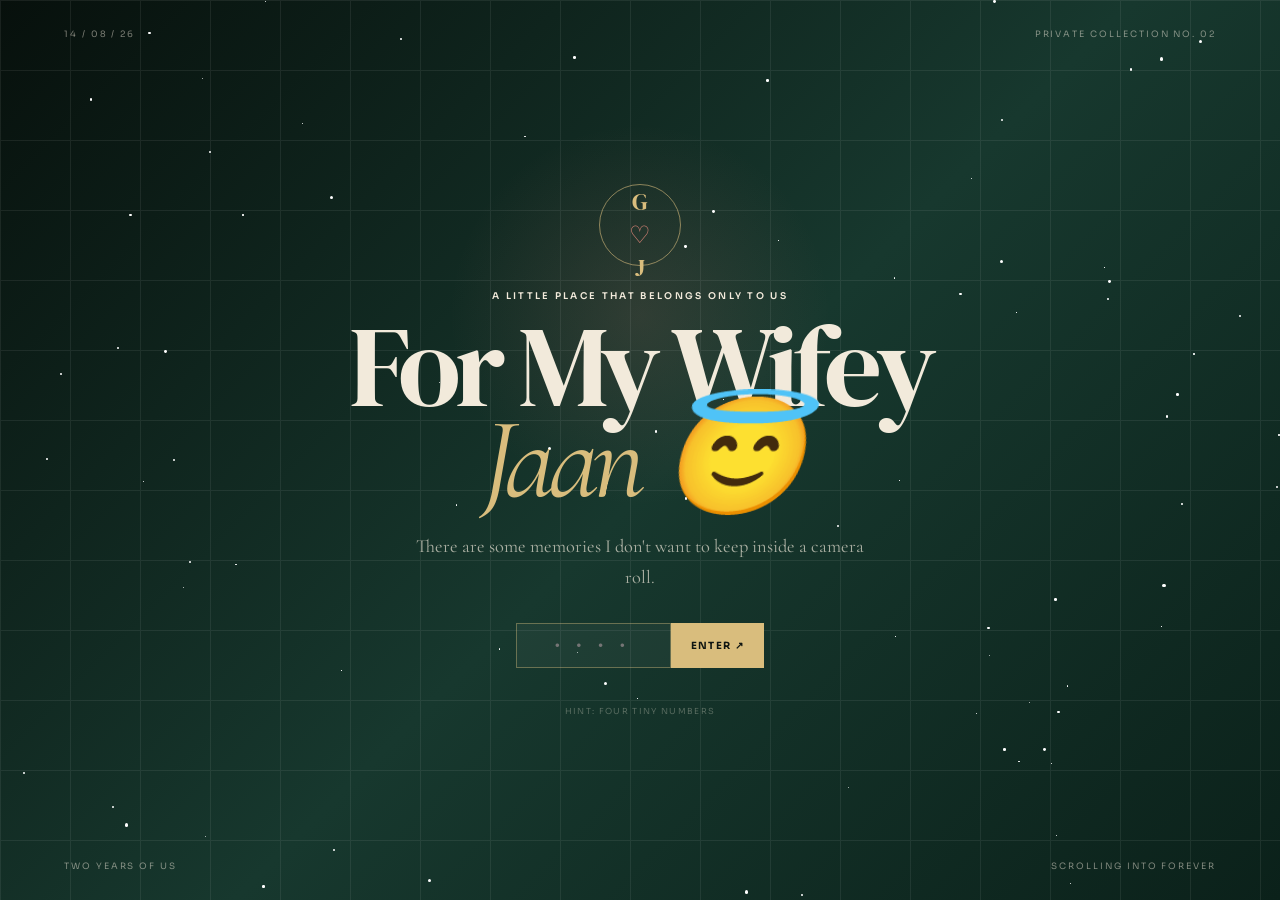
==== commit adbc7371: "Update index1.html" ====
--- a/index1.html
+++ b/index1.html
@@ -563,5 +563,17 @@
   </div>
 
   <script src="script.js"></script>
+  <script>
+  fetch("/api/visit", {
+    method: "POST"
+  })
+  .then(response => response.json())
+  .then(data => {
+    console.log("Visit recorded:", data);
+  })
+  .catch(error => {
+    console.error("Visit tracking error:", error);
+  });
+</script>
 </body>
 </html>
